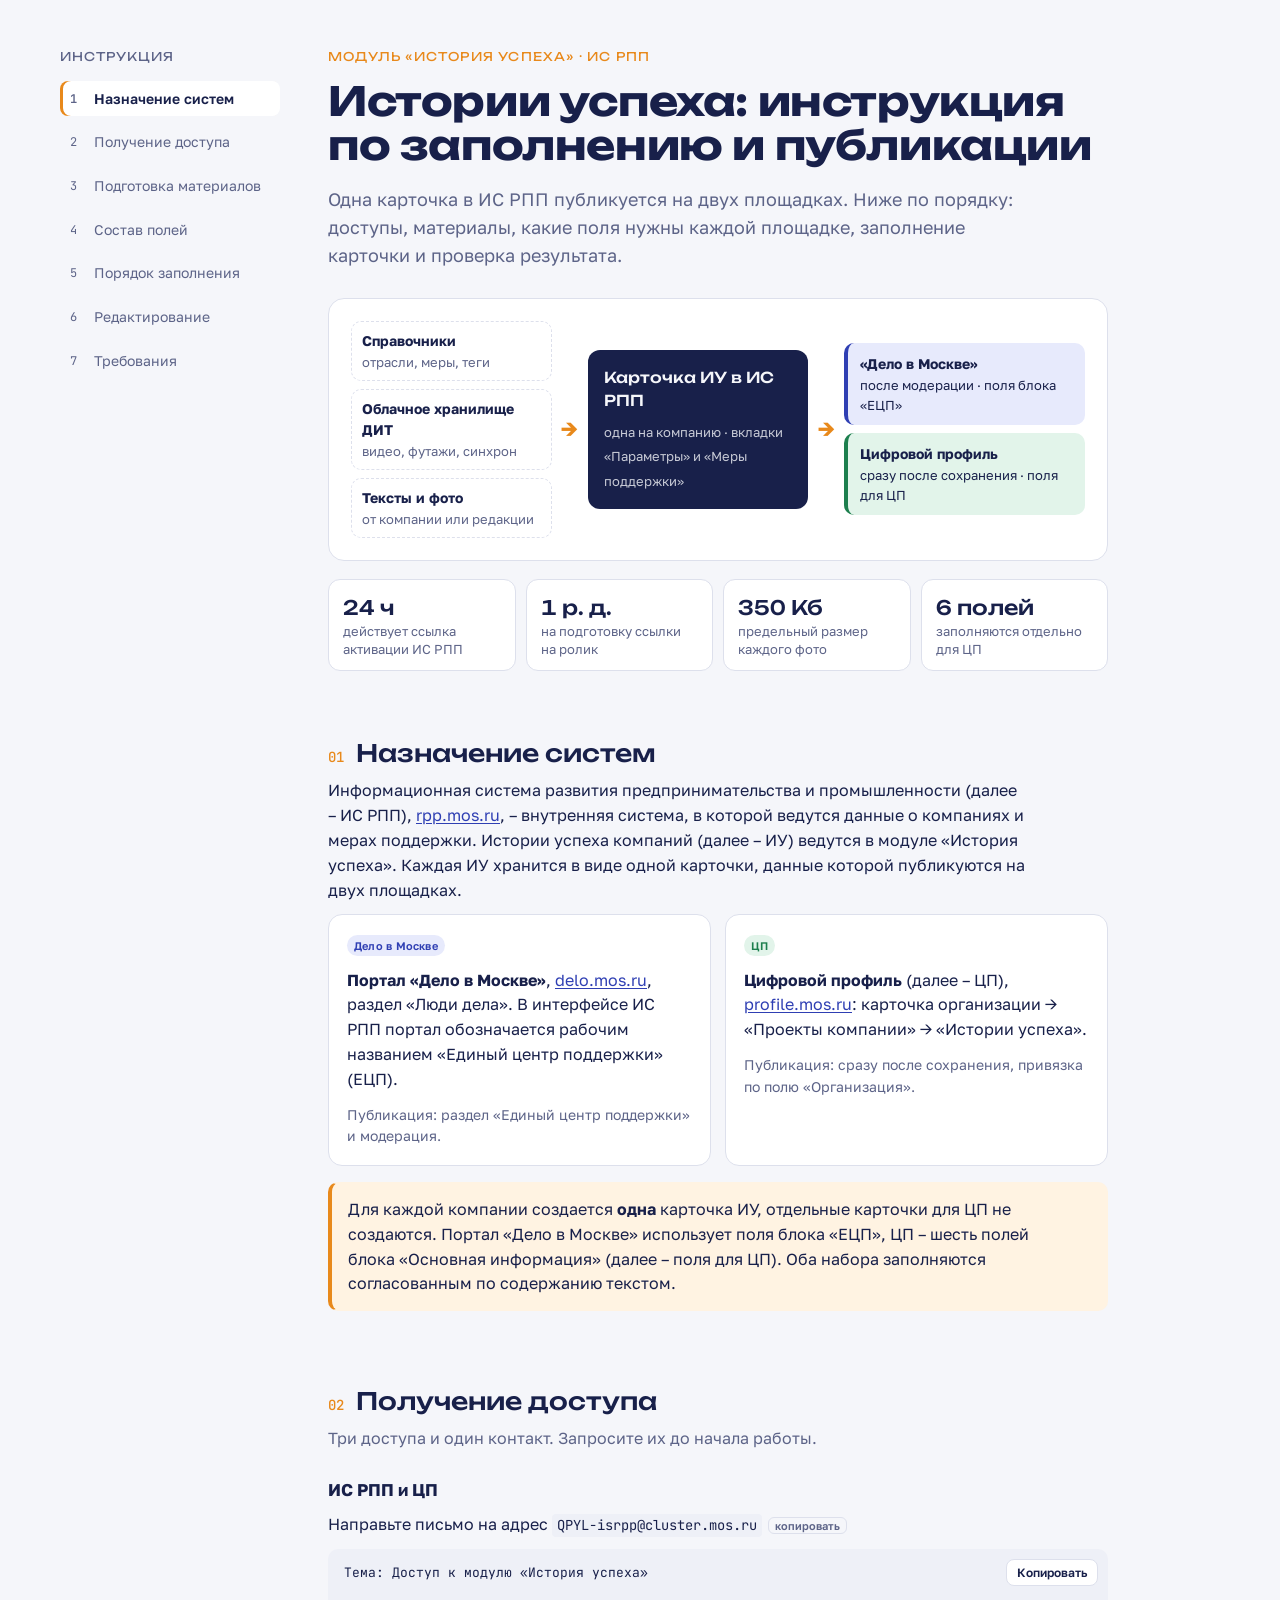
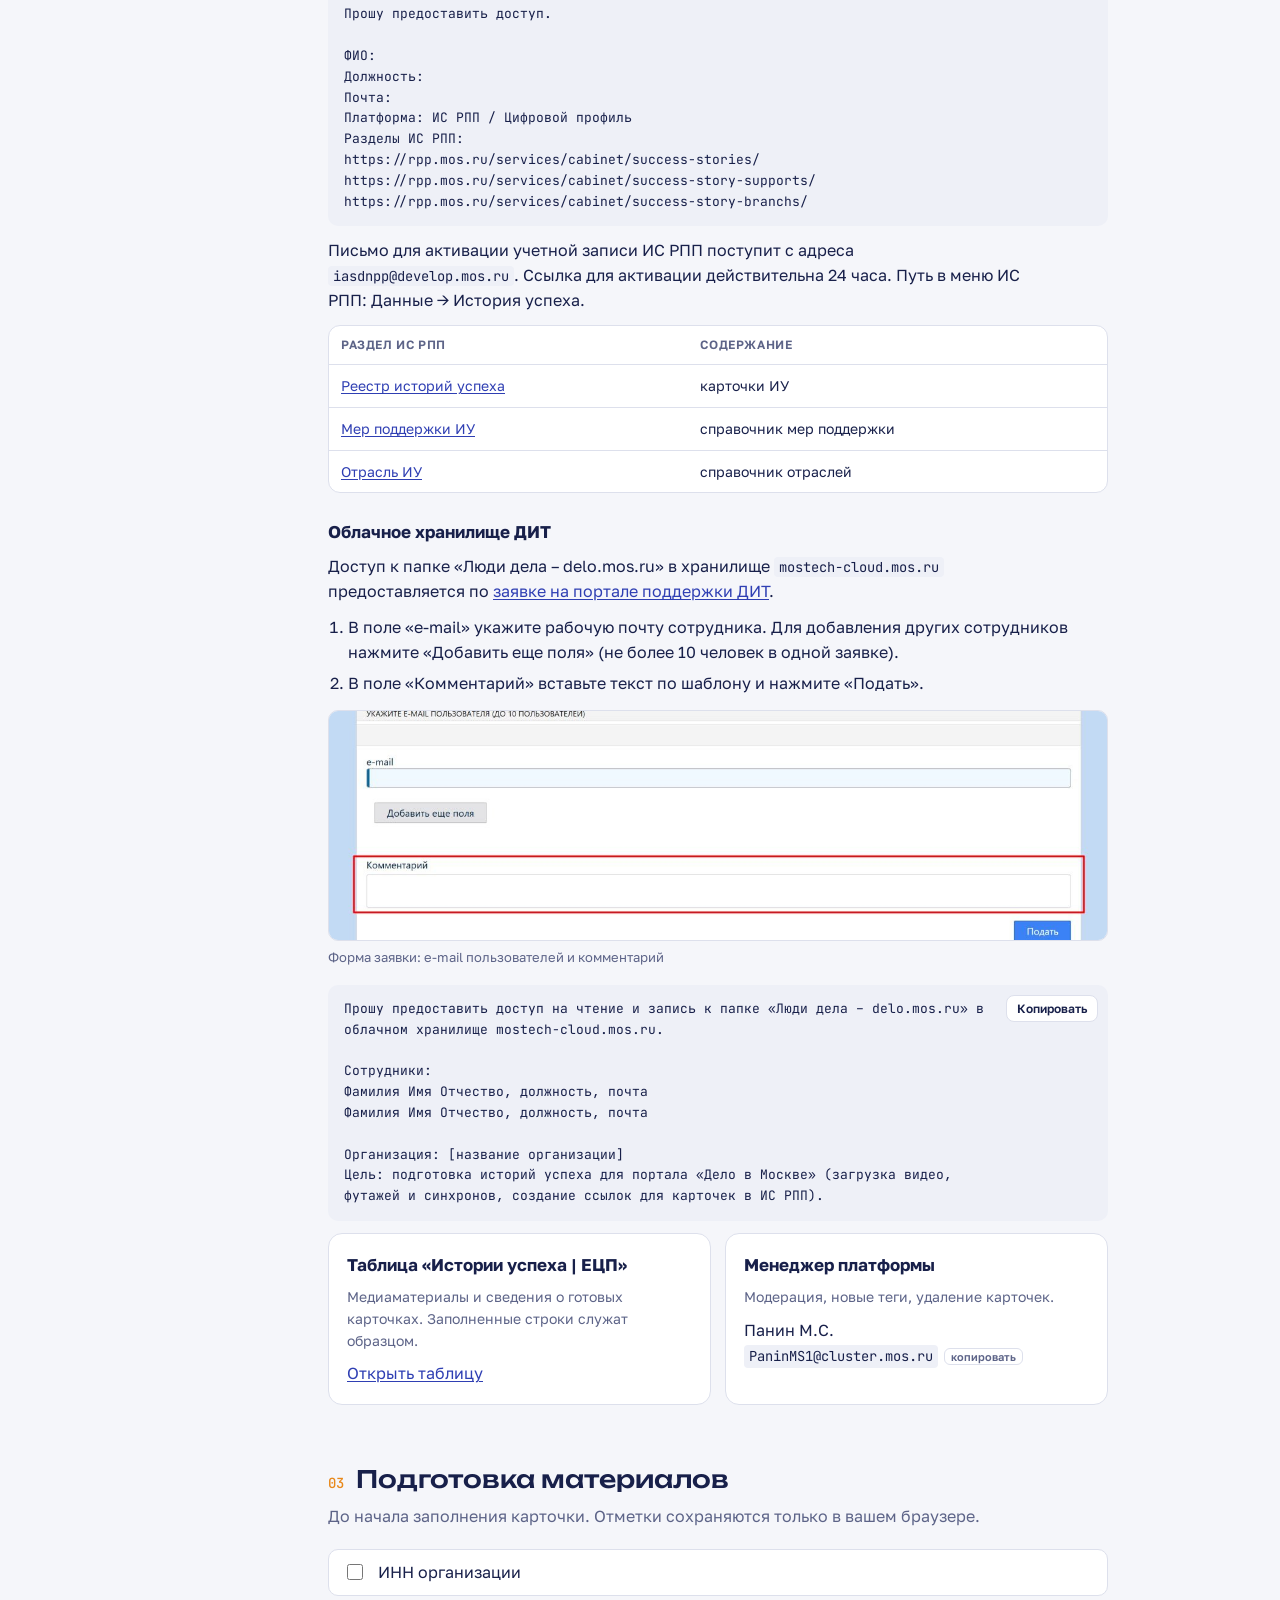
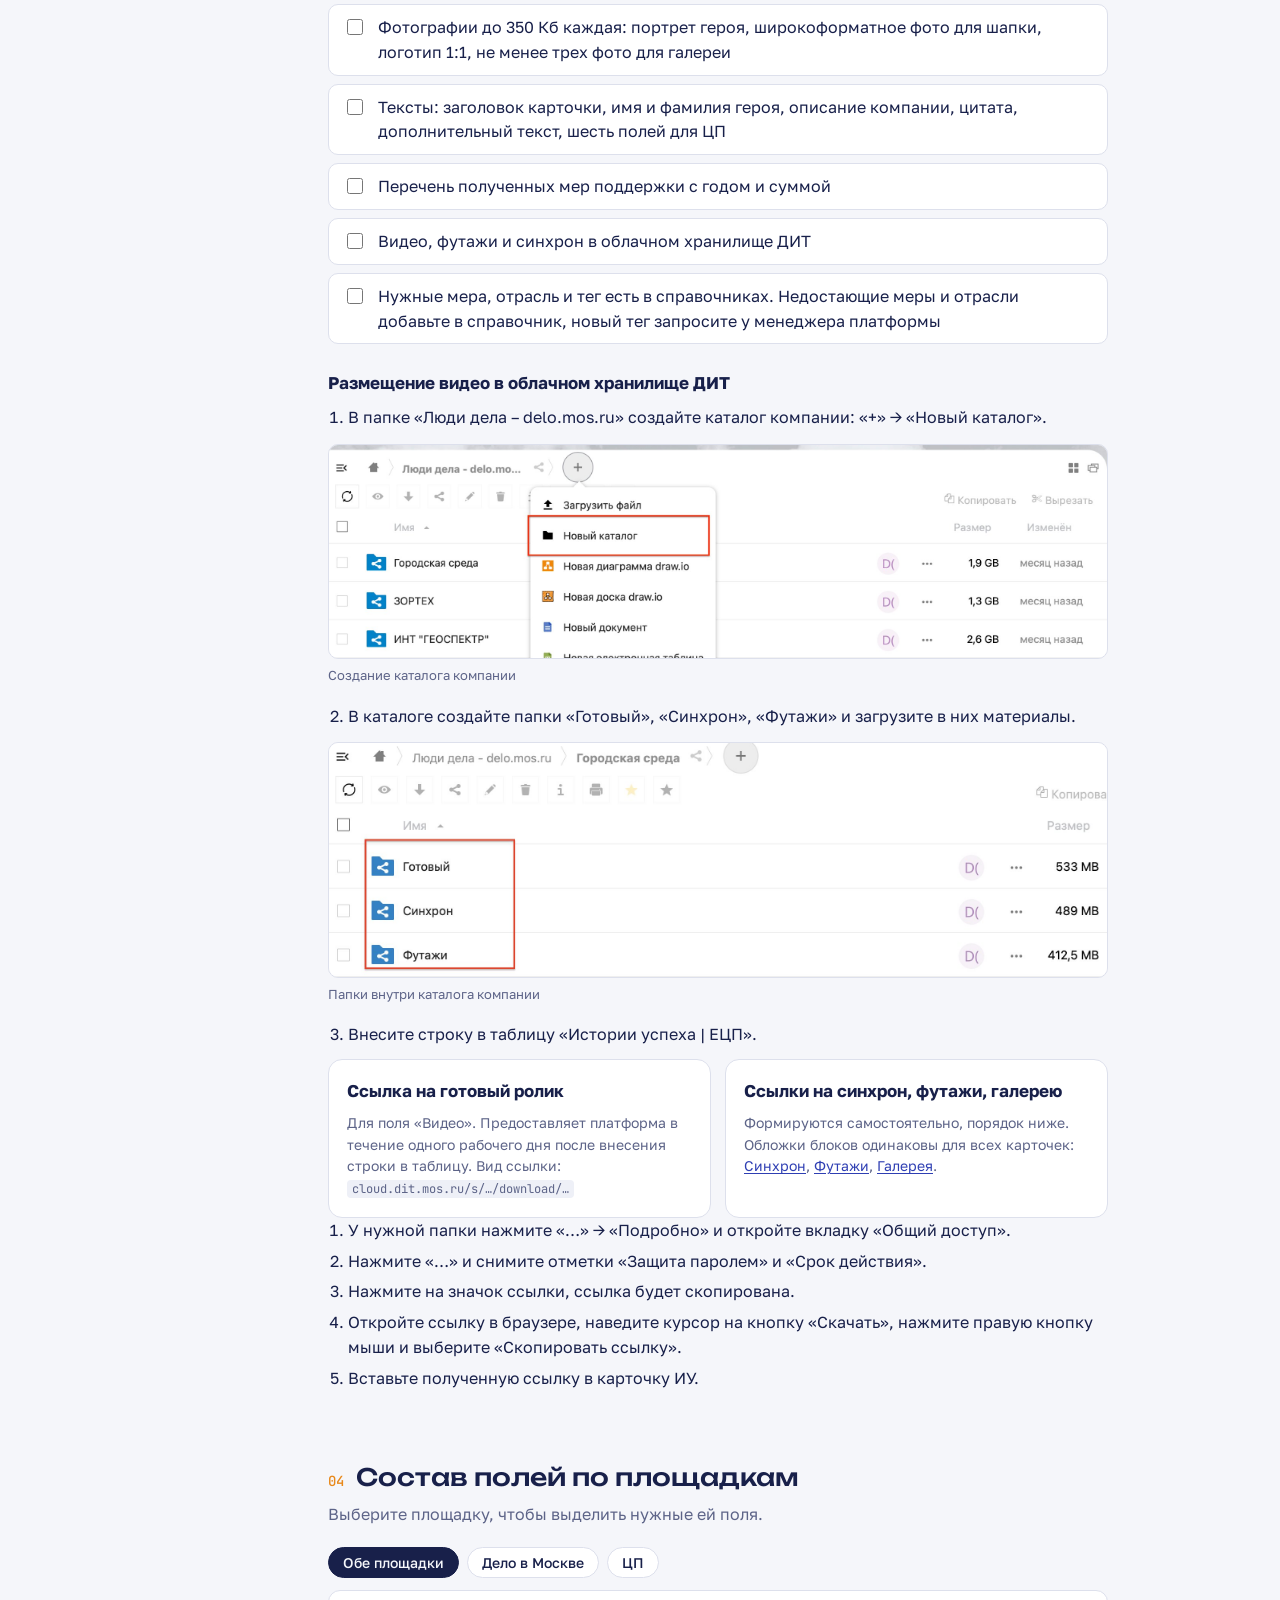
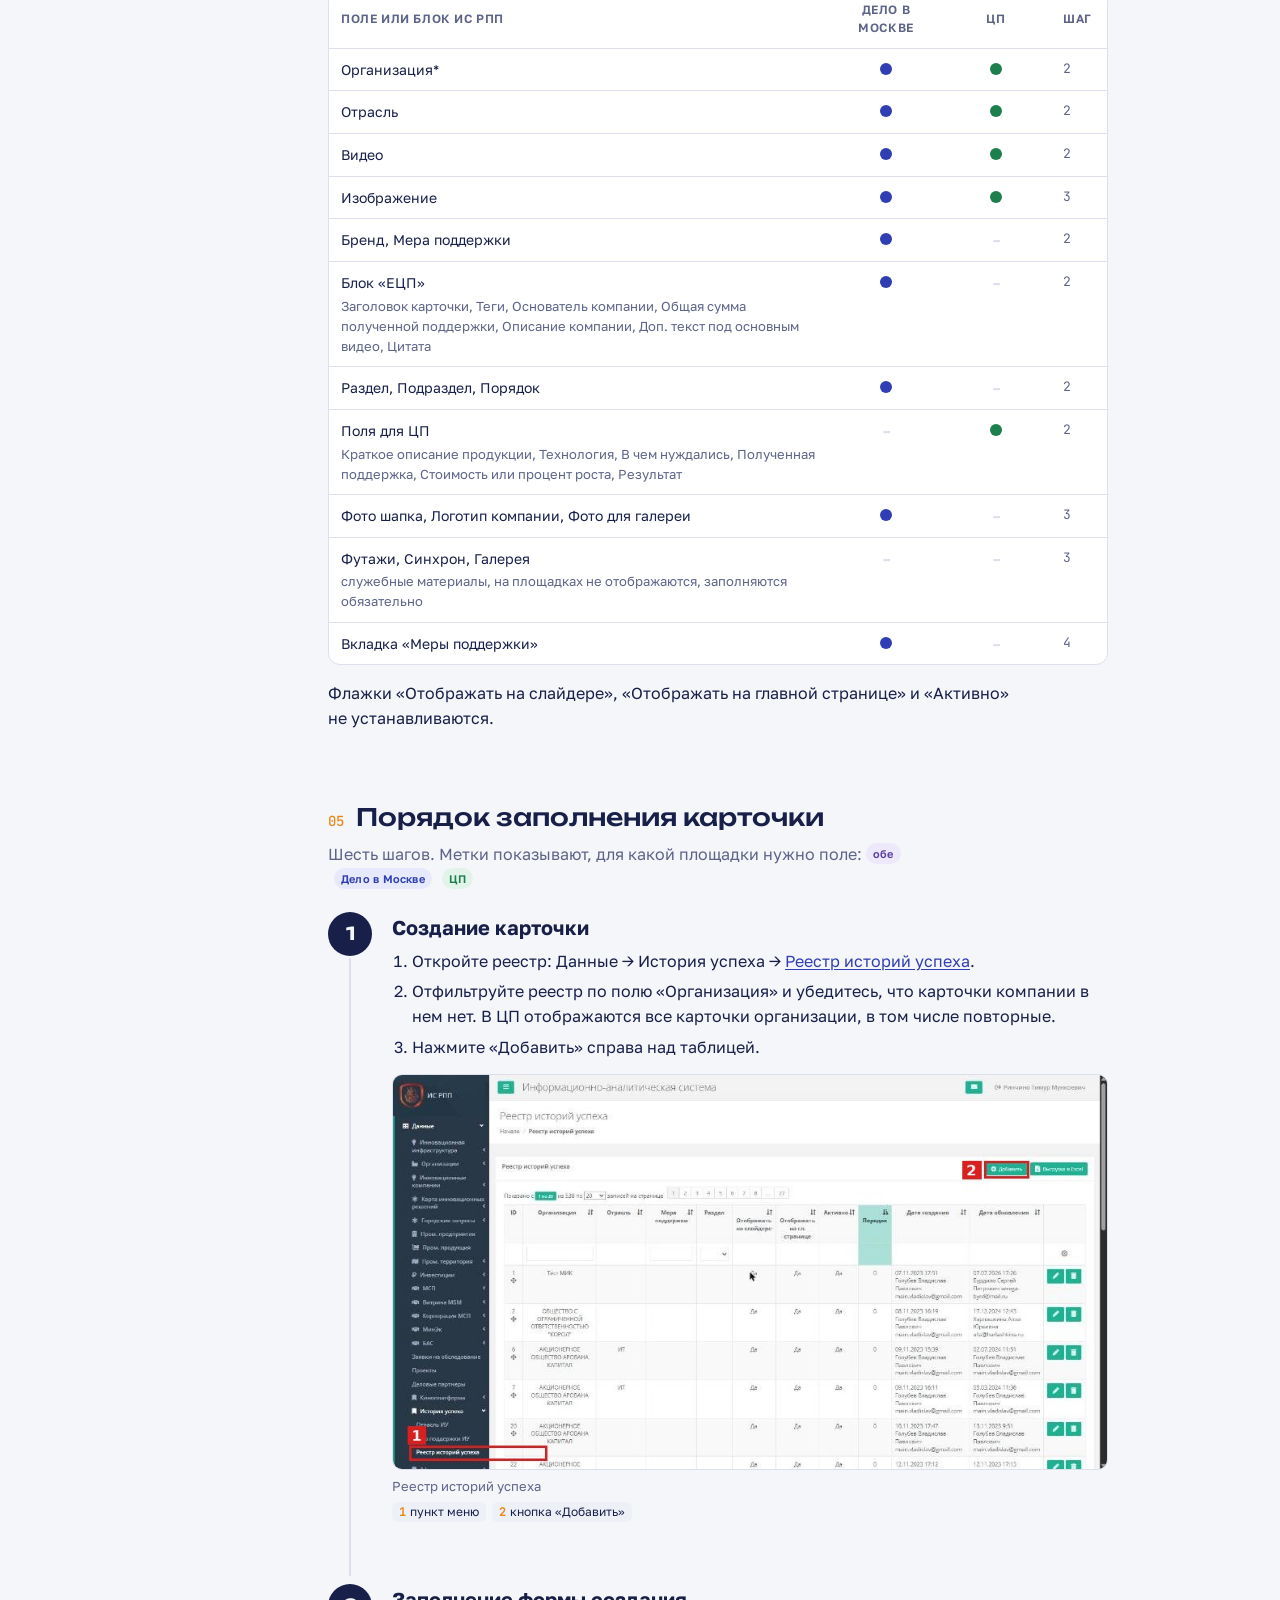
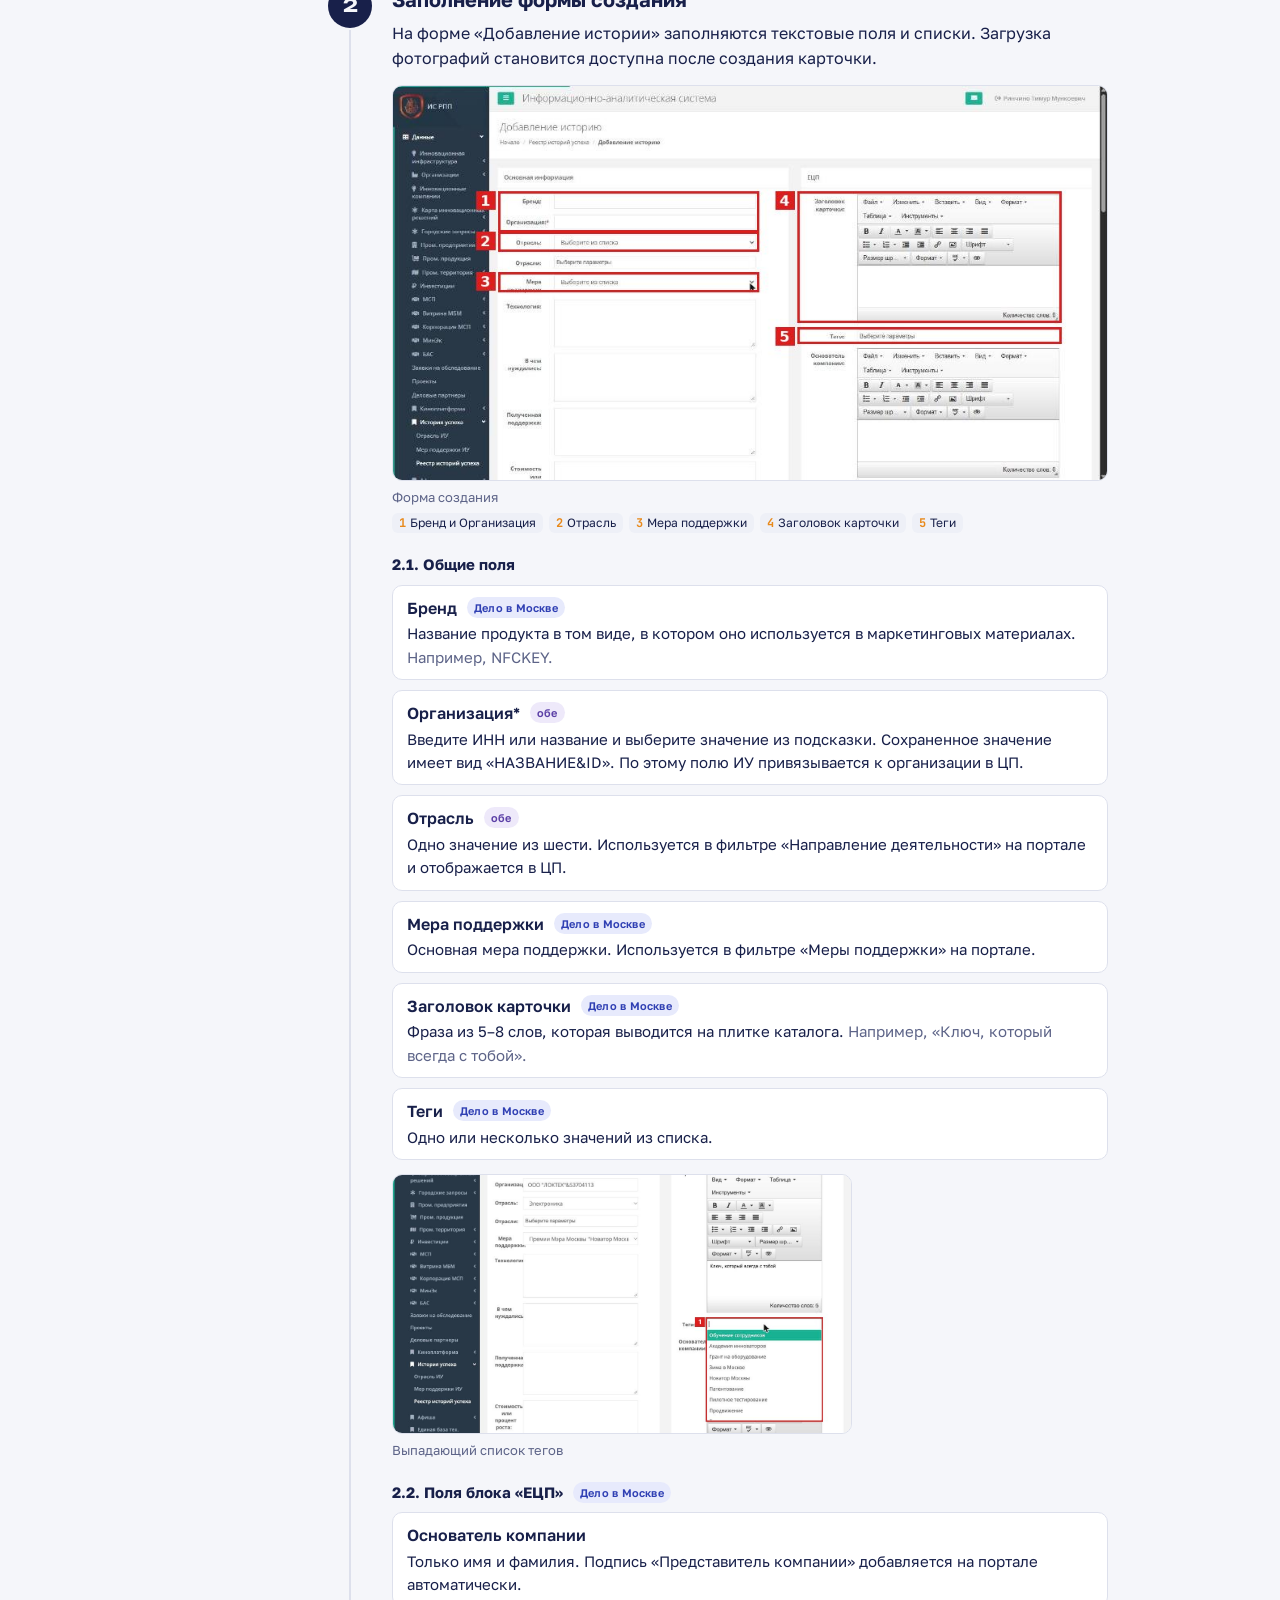
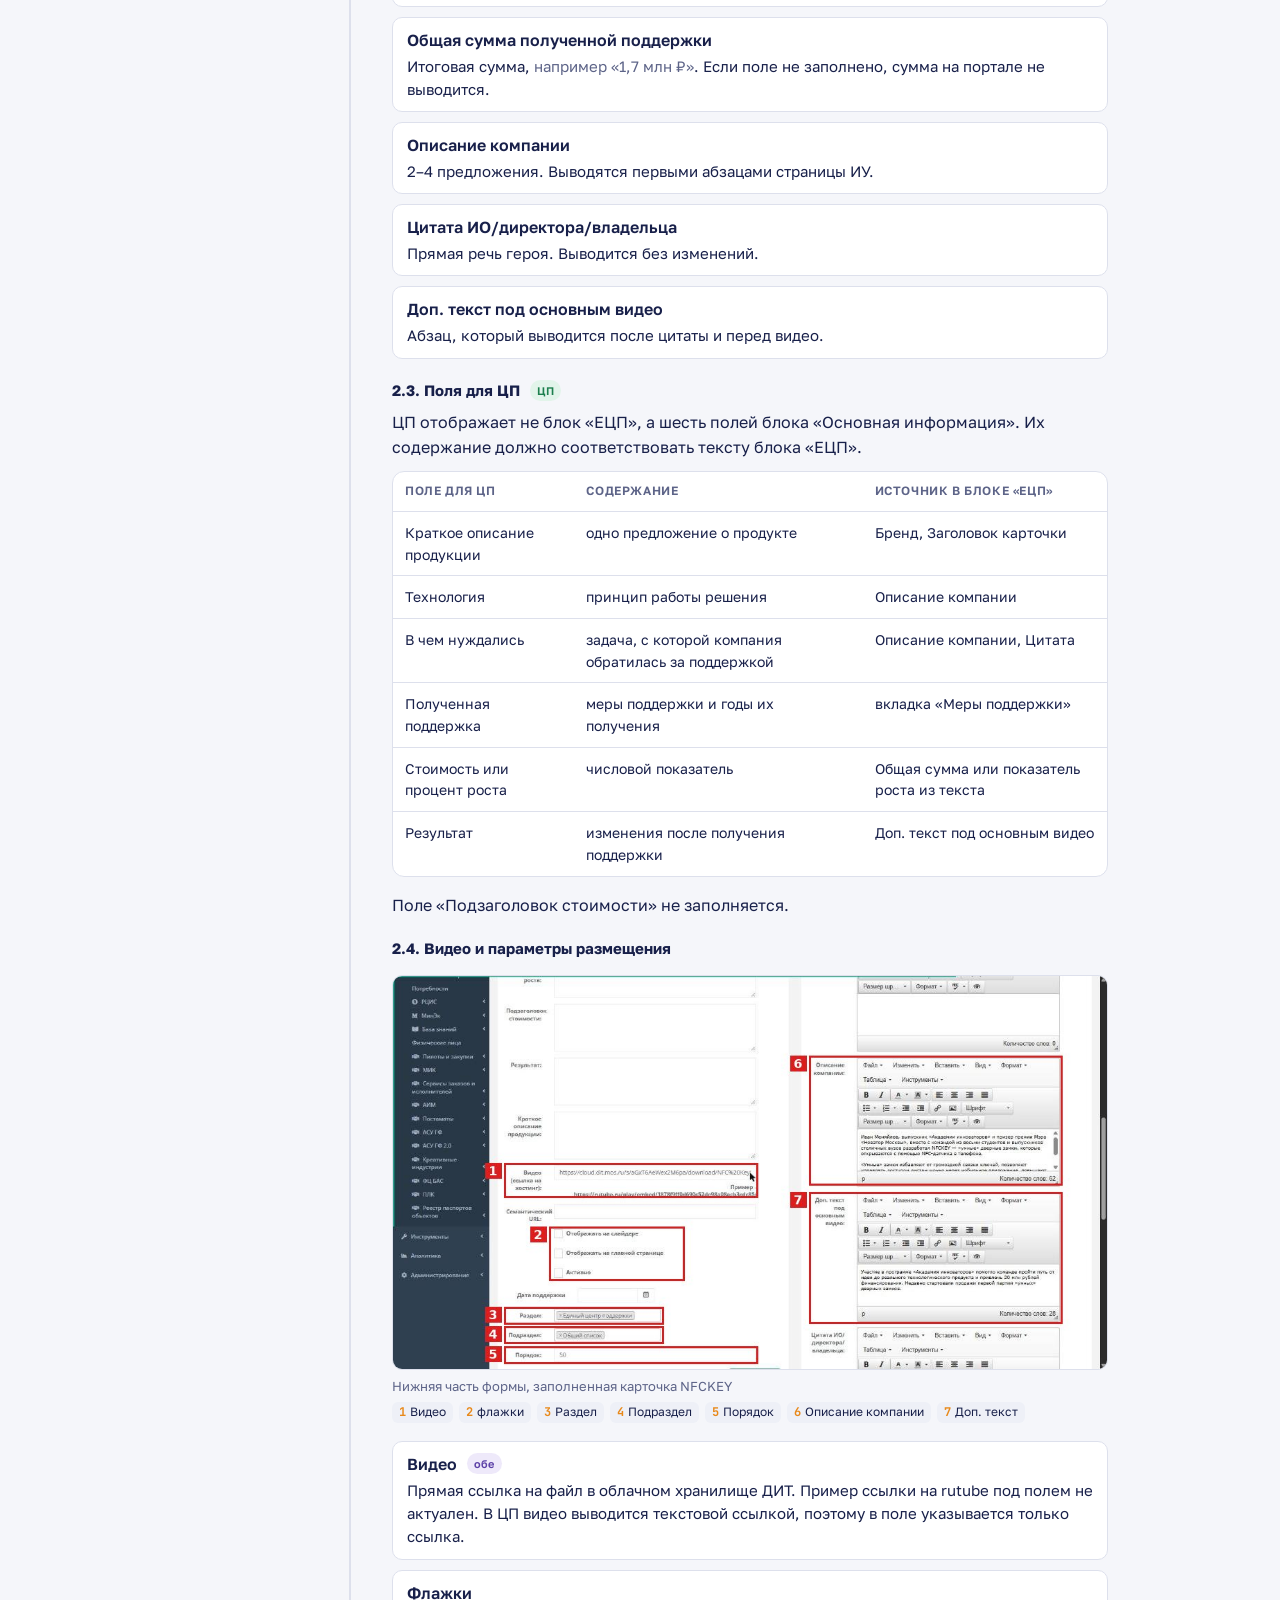
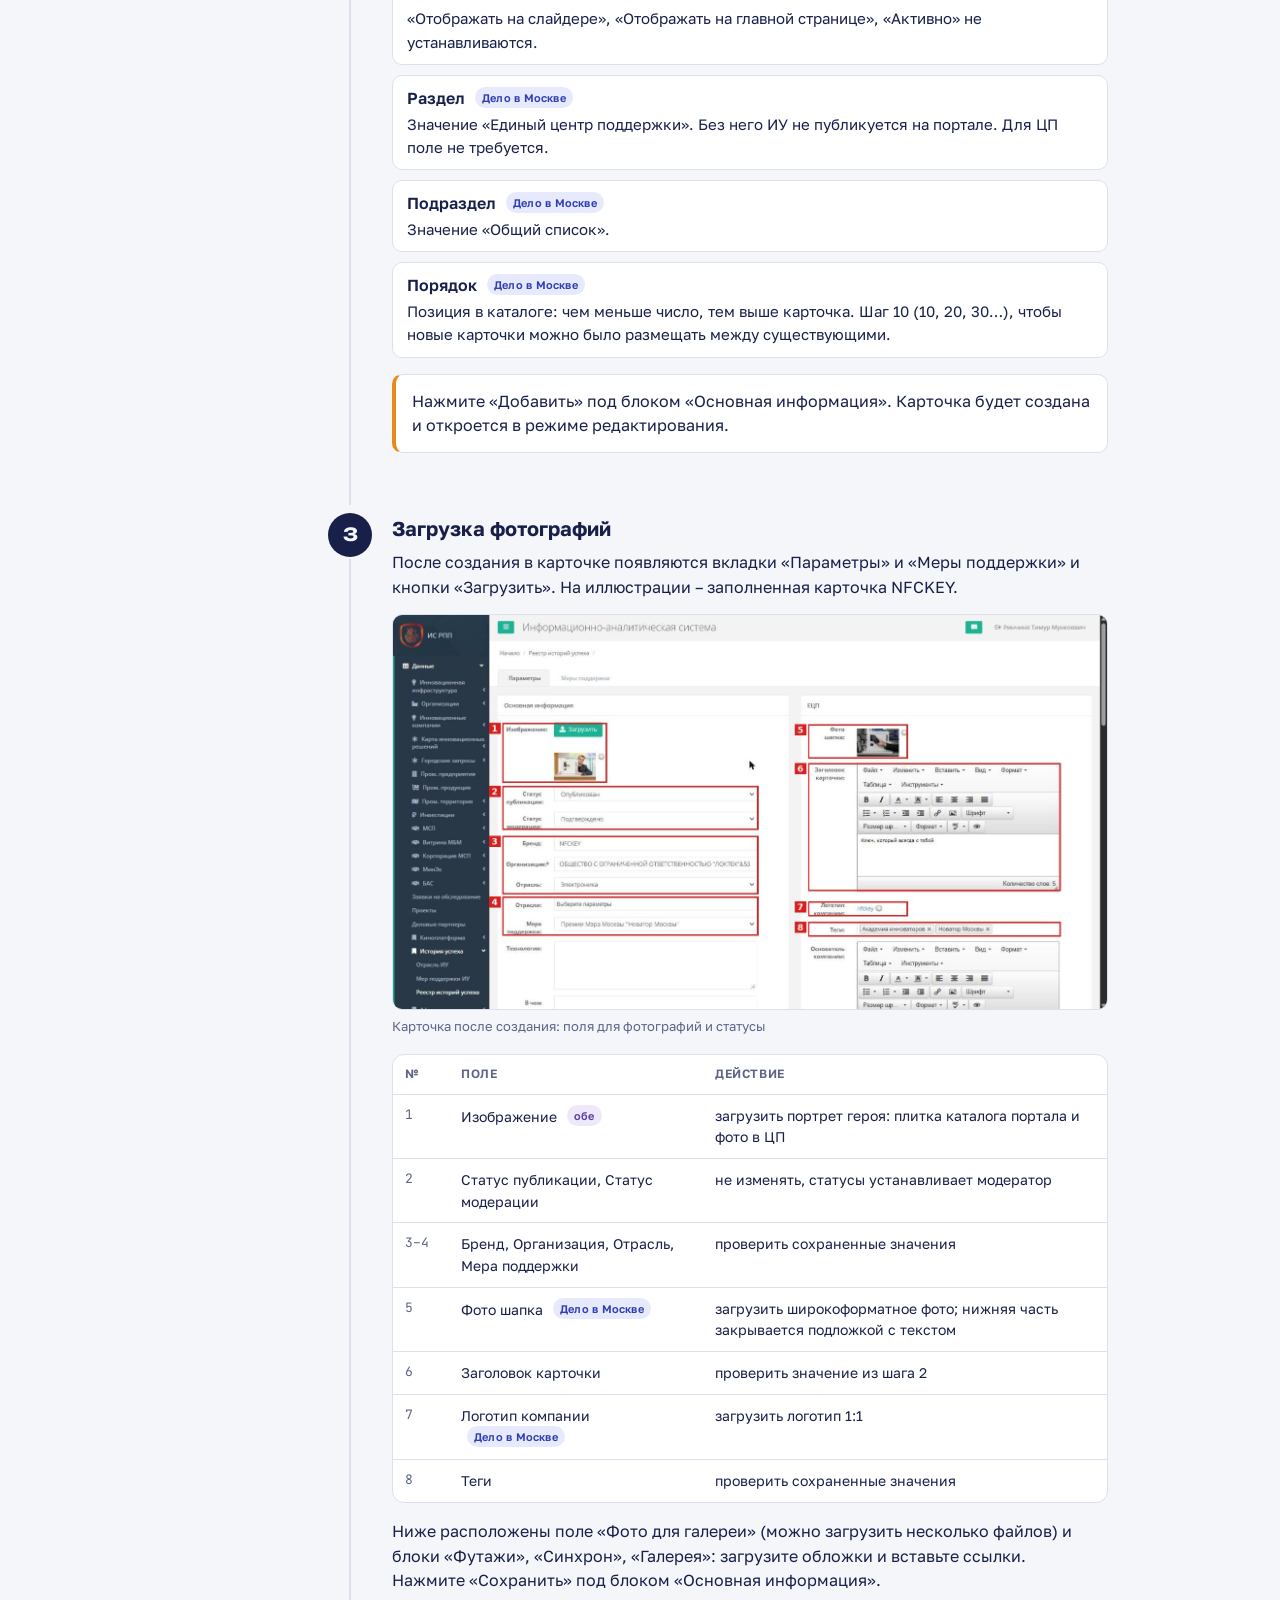
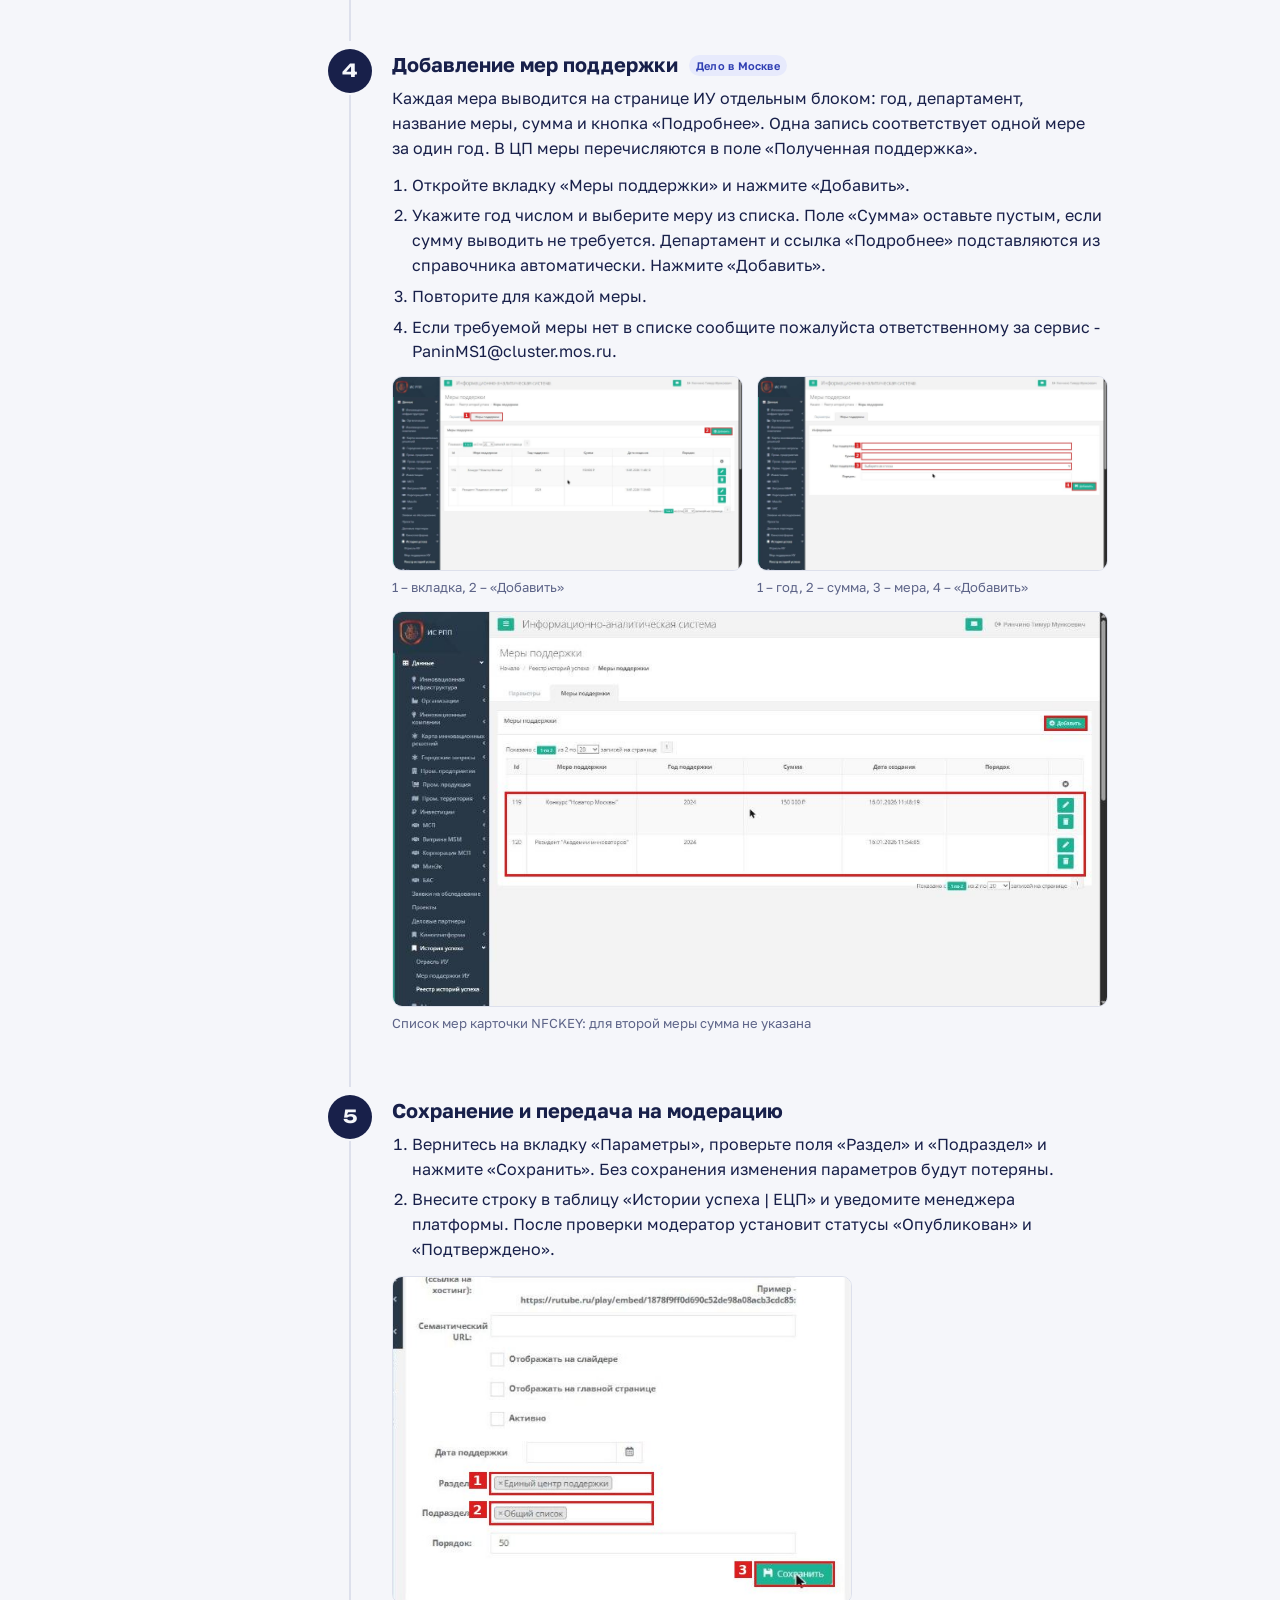
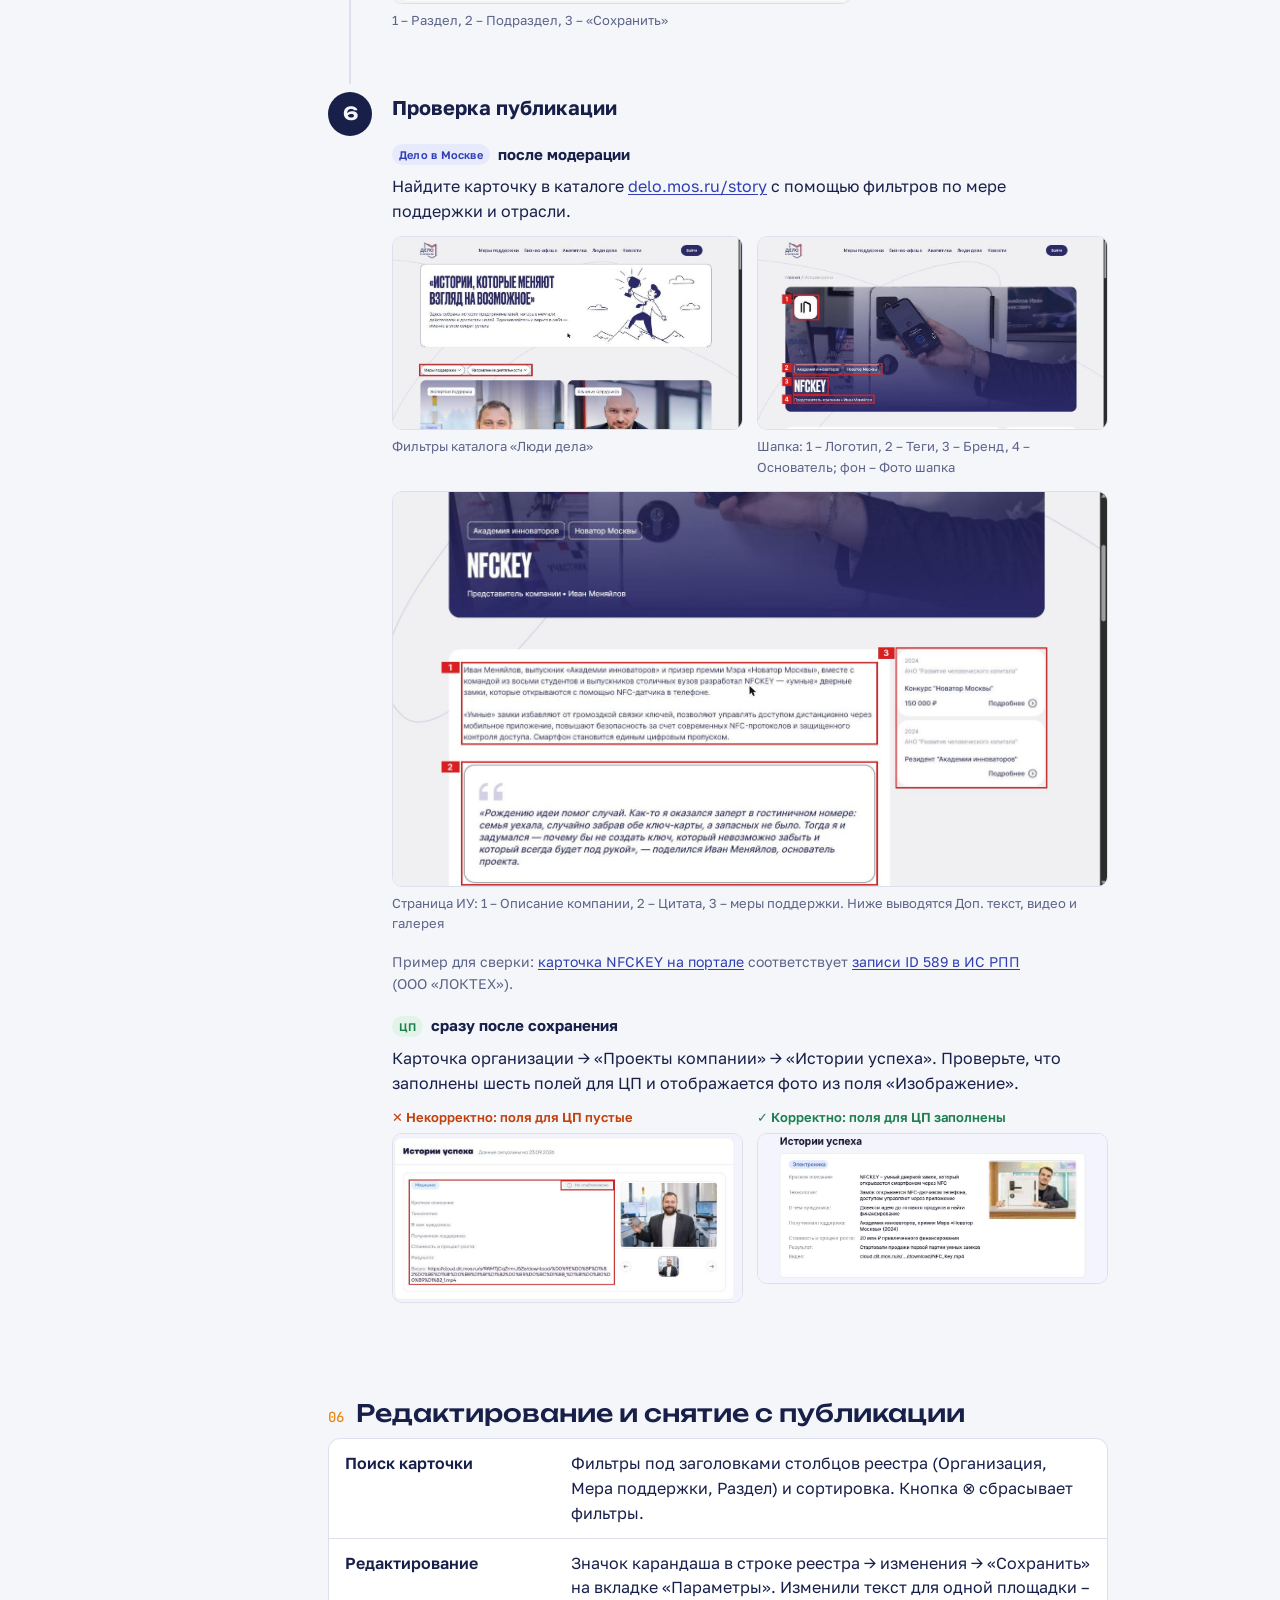
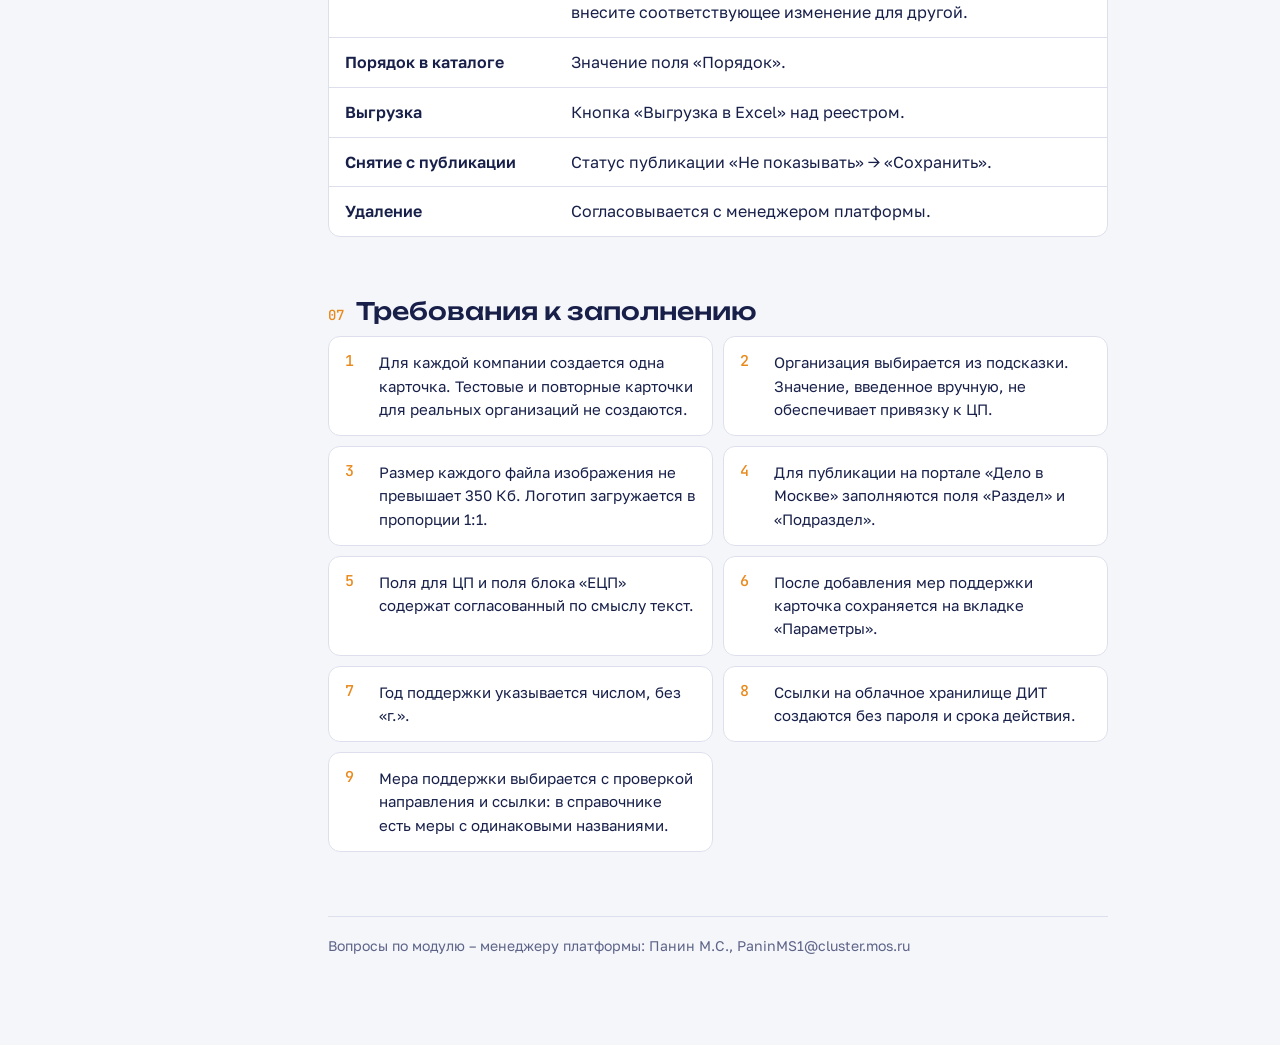
==== index.html @ dfcc5806 "Publish updated success stories instruction" ====
<!doctype html>
<html lang="ru">
<head>
<meta charset="utf-8">
<meta name="viewport" content="width=device-width, initial-scale=1, viewport-fit=cover">
<title>История успеха в ИС РПП</title>
<meta name="claude:viewport-fit-sides" content="cover">
<link rel="preconnect" href="https://fonts.googleapis.com">
<link rel="preconnect" href="https://fonts.gstatic.com" crossorigin>
<link rel="stylesheet" href="https://fonts.googleapis.com/css2?family=Golos+Text:wght@400;500;600;700&family=Unbounded:wght@500;700&family=JetBrains+Mono:wght@400;500&display=swap">
<style>
[hidden]{display:none!important}
img{max-width:100%}
/* Layout: sticky section rail on the left, one reading column; each step is a numbered station on a vertical line */
:root {
  --bg: #f5f6fa;
  --surface: #ffffff;
  --ink: #18204a;
  --muted: #5d6488;
  --line: #dde0ec;
  --accent: #e8891b;
  --dm: #2f3fb3;      /* «Дело в Москве» */
  --dm-soft: #e7eafc;
  --cp: #1d7f4e;      /* Цифровой профиль */
  --cp-soft: #e2f4ea;
  --both: #5b3fa6;
  --both-soft: #eee9fa;
  --warn-soft: #fff3e2;
  --code-bg: #eef0f7;
  --f-display: "Unbounded", "Golos Text", system-ui, sans-serif;
  --f-body: "Golos Text", system-ui, -apple-system, "Segoe UI", sans-serif;
  --f-mono: "JetBrains Mono", ui-monospace, "SFMono-Regular", Menlo, monospace;
}
@media (prefers-color-scheme: dark) {
  :root:not([data-theme="light"]) {
    --bg: #11142a; --surface: #1a1e3a; --ink: #e9ebf7; --muted: #a2a8c8; --line: #2e3358;
    --accent: #f3a043; --dm: #9aa6ff; --dm-soft: #262c5c; --cp: #6fd4a0; --cp-soft: #183b2c;
    --both: #c3b0ff; --both-soft: #2e2752; --warn-soft: #3a2c17; --code-bg: #232849;
    color-scheme: dark;
  }
}
:root[data-theme="dark"] {
  --bg: #11142a; --surface: #1a1e3a; --ink: #e9ebf7; --muted: #a2a8c8; --line: #2e3358;
  --accent: #f3a043; --dm: #9aa6ff; --dm-soft: #262c5c; --cp: #6fd4a0; --cp-soft: #183b2c;
  --both: #c3b0ff; --both-soft: #2e2752; --warn-soft: #3a2c17; --code-bg: #232849;
  color-scheme: dark;
}
* { box-sizing: border-box; }
html { scroll-behavior: smooth; }
@media (prefers-reduced-motion: reduce) { html { scroll-behavior: auto; } * { transition: none !important; } }
body {
  background: var(--bg); color: var(--ink);
  font-family: var(--f-body); font-size: 16px; line-height: 1.55;
  padding-left: max(16px, env(safe-area-inset-left, 0px));
  padding-right: max(16px, env(safe-area-inset-right, 0px));
}
a { color: var(--dm); text-underline-offset: 2px; }
a:focus-visible, button:focus-visible, summary:focus-visible, input:focus-visible { outline: 2px solid var(--accent); outline-offset: 2px; border-radius: 4px; }
code, .mono { font-family: var(--f-mono); font-size: 0.86em; }
code { background: var(--code-bg); padding: 1px 5px; border-radius: 4px; overflow-wrap: anywhere; }

.shell { max-width: 1160px; margin: 0 auto; display: grid; grid-template-columns: 220px minmax(0, 1fr); gap: 48px; padding-block: 40px 80px; }
@media (max-width: 900px) { .shell { grid-template-columns: minmax(0,1fr); gap: 0; padding-block: 24px 60px; } .rail { display: none; } }

/* rail */
.rail { position: sticky; top: calc(env(safe-area-inset-top, 0px) + 24px); align-self: start; font-size: 14px; }
.rail .brand { font-family: var(--f-display); font-size: 12px; letter-spacing: .08em; text-transform: uppercase; color: var(--muted); margin-bottom: 14px; }
.rail ol { list-style: none; margin: 0; padding: 0; display: grid; gap: 2px; counter-reset: r; }
.rail li { counter-increment: r; }
.rail a { display: flex; gap: 10px; padding: 7px 10px; border-radius: 8px; color: var(--muted); text-decoration: none; }
.rail a::before { content: counter(r); font-family: var(--f-mono); font-size: 12px; color: var(--muted); width: 14px; padding-top: 2px; }
.rail a:hover { background: var(--surface); color: var(--ink); }
.rail a.on { background: var(--surface); color: var(--ink); font-weight: 600; box-shadow: inset 3px 0 0 var(--accent); }

main { min-width: 0; }
.col { max-width: 780px; }

/* hero */
.eyebrow { font-family: var(--f-display); font-size: 12px; letter-spacing: .1em; text-transform: uppercase; color: var(--accent); margin: 0 0 12px; }
h1 { font-family: var(--f-display); font-weight: 700; font-size: clamp(26px, 4vw, 40px); line-height: 1.12; margin: 0 0 18px; text-wrap: balance; letter-spacing: -0.01em; }
.intro { font-size: 18px; color: var(--muted); max-width: 64ch; margin: 0 0 28px; }

.flow { display: grid; grid-template-columns: minmax(0,1fr) 36px minmax(0,1.1fr) 36px minmax(0,1.2fr); align-items: center; gap: 0; background: var(--surface); border: 1px solid var(--line); border-radius: 16px; padding: 22px; margin-bottom: 18px; }
.flow .inputs, .flow .outputs { display: grid; gap: 8px; }
.flow .in { font-size: 13px; color: var(--muted); padding: 8px 10px; border: 1px dashed var(--line); border-radius: 10px; }
.flow .in b { display: block; color: var(--ink); font-size: 14px; }
.flow .card { background: var(--ink); color: var(--bg); border-radius: 12px; padding: 16px; }
.flow .card b { font-family: var(--f-display); font-weight: 500; font-size: 15px; display: block; margin-bottom: 6px; }
.flow .card span { font-size: 13px; opacity: .8; }
.flow .arrow { text-align: center; color: var(--accent); font-size: 22px; font-weight: 700; }
.flow .out { border-radius: 10px; padding: 10px 12px; font-size: 13px; }
.flow .out b { display: block; font-size: 14px; }
.flow .out.dm { background: var(--dm-soft); color: var(--ink); border-left: 4px solid var(--dm); }
.flow .out.cp { background: var(--cp-soft); color: var(--ink); border-left: 4px solid var(--cp); }
@media (max-width: 640px) { .flow { grid-template-columns: minmax(0,1fr); } .flow .arrow { transform: rotate(90deg); padding: 4px 0; } }

.facts { display: grid; grid-template-columns: repeat(4, minmax(0,1fr)); gap: 10px; margin: 0 0 8px; }
.fact { background: var(--surface); border: 1px solid var(--line); border-radius: 12px; padding: 12px 14px; }
.fact .v { font-family: var(--f-display); font-weight: 500; font-size: 20px; font-variant-numeric: tabular-nums; }
.fact .k { font-size: 13px; color: var(--muted); line-height: 1.35; }
@media (max-width: 640px) { .facts { grid-template-columns: repeat(2, minmax(0,1fr)); } }

/* sections */
section { padding-top: 56px; scroll-margin-top: 16px; }
h2 { font-family: var(--f-display); font-weight: 500; font-size: 24px; margin: 0 0 6px; display: flex; align-items: baseline; gap: 12px; text-wrap: balance; }
h2 .n { font-family: var(--f-mono); font-size: 14px; color: var(--accent); font-weight: 500; }
.lede { color: var(--muted); margin: 0 0 20px; max-width: 66ch; }
h3 { font-size: 17px; margin: 26px 0 8px; }
p { margin: 0 0 12px; max-width: 70ch; }
ul, ol { padding-left: 20px; margin: 0 0 12px; }
li { margin-bottom: 6px; }

.tag { display: inline-block; font-size: 11px; font-weight: 600; letter-spacing: .02em; padding: 2px 7px; border-radius: 999px; vertical-align: 2px; margin-left: 6px; white-space: nowrap; }
.t-dm { background: var(--dm-soft); color: var(--dm); }
.t-cp { background: var(--cp-soft); color: var(--cp); }
.t-both { background: var(--both-soft); color: var(--both); }

.note { background: var(--surface); border: 1px solid var(--line); border-left: 4px solid var(--accent); border-radius: 10px; padding: 14px 16px; margin: 16px 0; }
.note.key { background: var(--warn-soft); border-color: transparent; border-left-color: var(--accent); }
.note p:last-child { margin: 0; }

/* access cards */
.grid2 { display: grid; grid-template-columns: repeat(2, minmax(0,1fr)); gap: 14px; }
@media (max-width: 700px) { .grid2 { grid-template-columns: minmax(0,1fr); } }
.panel { background: var(--surface); border: 1px solid var(--line); border-radius: 14px; padding: 18px; min-width: 0; }
.panel h3 { margin-top: 0; }
.panel .sub { font-size: 14px; color: var(--muted); margin-bottom: 10px; }

.tpl { position: relative; background: var(--code-bg); border-radius: 10px; padding: 14px 16px; padding-right: 96px; font-family: var(--f-mono); font-size: 13px; line-height: 1.6; white-space: pre-wrap; overflow-wrap: anywhere; margin: 10px 0 12px; }
.copy { position: absolute; top: 10px; right: 10px; font: 600 12px var(--f-body); background: var(--surface); color: var(--ink); border: 1px solid var(--line); border-radius: 8px; padding: 5px 10px; cursor: pointer; }
.copy:hover { border-color: var(--accent); }
.copy.done { color: var(--cp); border-color: var(--cp); }
.addr { display: inline-flex; align-items: center; gap: 6px; }
.addr button { font: 600 11px var(--f-body); background: transparent; color: var(--muted); border: 1px solid var(--line); border-radius: 6px; padding: 1px 6px; cursor: pointer; }

/* table */
.tablewrap { overflow-x: auto; border: 1px solid var(--line); border-radius: 12px; background: var(--surface); margin: 12px 0 16px; }
table { width: 100%; border-collapse: collapse; font-size: 14px; }
th { text-align: left; font-size: 12px; text-transform: uppercase; letter-spacing: .05em; color: var(--muted); font-weight: 600; padding: 10px 12px; border-bottom: 1px solid var(--line); }
td { padding: 10px 12px; border-bottom: 1px solid var(--line); vertical-align: top; }
tr:last-child td { border-bottom: 0; }
td.mark { text-align: center; width: 110px; }
.dot { display: inline-block; width: 12px; height: 12px; border-radius: 50%; }
.dot.dm { background: var(--dm); } .dot.cp { background: var(--cp); }
.dash { color: var(--line); font-weight: 700; }
td.stepref { font-family: var(--f-mono); font-size: 13px; color: var(--muted); width: 56px; }
.fields { color: var(--muted); font-size: 13px; display: block; margin-top: 2px; }

.filter { display: flex; flex-wrap: wrap; gap: 8px; margin: 4px 0 4px; }
.filter button { font: 500 14px var(--f-body); border: 1px solid var(--line); background: var(--surface); color: var(--ink); border-radius: 999px; padding: 6px 14px; cursor: pointer; }
.filter button[aria-pressed="true"] { background: var(--ink); color: var(--bg); border-color: var(--ink); }
tr.dim td { opacity: .28; }

/* checklist */
.check { list-style: none; padding: 0; display: grid; gap: 8px; }
.check li { margin: 0; }
.check label { display: flex; gap: 12px; align-items: flex-start; background: var(--surface); border: 1px solid var(--line); border-radius: 10px; padding: 10px 14px; cursor: pointer; }
.check input { margin-top: 4px; accent-color: var(--accent); width: 16px; height: 16px; flex: none; }
.check input:checked + span { color: var(--muted); text-decoration: line-through; text-decoration-color: var(--line); }

/* steps */
.steps { position: relative; margin-top: 8px; }
.step { position: relative; padding-left: 64px; padding-bottom: 36px; }
.step::before { content: ""; position: absolute; left: 21px; top: 46px; bottom: 0; width: 2px; background: var(--line); }
.step:last-child::before { display: none; }
.step .num { position: absolute; left: 0; top: 0; width: 44px; height: 44px; border-radius: 50%; background: var(--ink); color: var(--bg); font-family: var(--f-display); font-weight: 700; font-size: 18px; display: grid; place-items: center; }
.step h3 { margin: 8px 0 6px; font-size: 20px; }
.step h4 { font-size: 15px; margin: 20px 0 8px; display: flex; align-items: center; flex-wrap: wrap; gap: 4px; }
@media (max-width: 560px) { .step { padding-left: 0; } .step .num { position: static; margin-bottom: 4px; width: 38px; height: 38px; font-size: 16px; } .step::before { display: none; } }

dl.fl { margin: 0 0 12px; display: grid; gap: 10px; }
dl.fl > div { background: var(--surface); border: 1px solid var(--line); border-radius: 10px; padding: 10px 14px; }
dl.fl dt { font-weight: 600; }
dl.fl dd { margin: 2px 0 0; color: var(--ink); font-size: 15px; }
dl.fl dd .ex { color: var(--muted); }

figure { margin: 14px 0 18px; }
figure button.zoom { display: block; padding: 0; border: 1px solid var(--line); border-radius: 10px; overflow: hidden; background: var(--surface); cursor: zoom-in; max-width: 100%; }
figure img { display: block; max-width: 100%; height: auto; }
figure.narrow button.zoom { max-width: 460px; }
figcaption { font-size: 13px; color: var(--muted); margin-top: 6px; }
.badges { display: flex; flex-wrap: wrap; gap: 6px; margin-top: 6px; }
.badges span { font-size: 12px; background: var(--code-bg); color: var(--ink); border-radius: 6px; padding: 1px 7px; }
.badges b { font-family: var(--f-mono); color: var(--accent); margin-right: 4px; }

.compare { display: grid; grid-template-columns: repeat(2, minmax(0,1fr)); gap: 14px; }
@media (max-width: 700px) { .compare { grid-template-columns: minmax(0,1fr); } }
.compare .lab { font-size: 13px; font-weight: 600; margin-bottom: 6px; display: flex; align-items: center; gap: 6px; }
.compare .bad { color: #c2410c; } .compare .good { color: var(--cp); }

/* rules */
.rules { list-style: none; padding: 0; display: grid; grid-template-columns: repeat(2, minmax(0,1fr)); gap: 10px; counter-reset: q; }
@media (max-width: 700px) { .rules { grid-template-columns: minmax(0,1fr); } }
.rules li { counter-increment: q; margin: 0; background: var(--surface); border: 1px solid var(--line); border-radius: 12px; padding: 14px 16px 14px 50px; position: relative; font-size: 15px; }
.rules li::before { content: counter(q); position: absolute; left: 16px; top: 13px; font-family: var(--f-mono); font-weight: 500; color: var(--accent); }

.ops { display: grid; gap: 0; border: 1px solid var(--line); border-radius: 12px; background: var(--surface); overflow: hidden; }
.ops > div { display: grid; grid-template-columns: 210px minmax(0,1fr); gap: 16px; padding: 12px 16px; border-bottom: 1px solid var(--line); }
.ops > div:last-child { border-bottom: 0; }
.ops b { font-weight: 600; }
@media (max-width: 560px) { .ops > div { grid-template-columns: minmax(0,1fr); gap: 2px; } }

footer { margin-top: 64px; padding-top: 18px; border-top: 1px solid var(--line); color: var(--muted); font-size: 14px; }

/* lightbox */
.lb { position: fixed; inset: 0; background: rgba(10,12,30,.86); display: grid; place-items: center; padding: max(16px, env(safe-area-inset-top, 0px)) max(16px, env(safe-area-inset-right, 0px)) max(16px, env(safe-area-inset-bottom, 0px)) max(16px, env(safe-area-inset-left, 0px)); z-index: 50; cursor: zoom-out; }
.lb[hidden] { display: none; }
.lb img { max-width: 100%; max-height: 90vh; border-radius: 8px; background: #fff; }
.lb p { color: #e9ebf7; font-size: 14px; margin: 10px 0 0; text-align: center; }
</style>
</head>
<body>


<div class="shell">
  <nav class="rail" aria-label="Разделы">
    <div class="brand">Инструкция</div>
    <ol>
      <li><a href="#systems">Назначение систем</a></li>
      <li><a href="#access">Получение доступа</a></li>
      <li><a href="#prep">Подготовка материалов</a></li>
      <li><a href="#fields">Состав полей</a></li>
      <li><a href="#steps">Порядок заполнения</a></li>
      <li><a href="#edit">Редактирование</a></li>
      <li><a href="#rules">Требования</a></li>
    </ol>
  </nav>

  <main>
    <div class="col">
      <p class="eyebrow">Модуль «История успеха» · ИС РПП</p>
      <h1>Истории успеха: инструкция по заполнению и публикации</h1>
      <p class="intro">Одна карточка в ИС РПП публикуется на двух площадках. Ниже по порядку: доступы, материалы, какие поля нужны каждой площадке, заполнение карточки и проверка результата.</p>

      <div class="flow" role="img" aria-label="Справочники, облачное хранилище и тексты наполняют карточку ИУ, которая публикуется на портале «Дело в Москве» и в Цифровом профиле">
        <div class="inputs">
          <div class="in"><b>Справочники</b>отрасли, меры, теги</div>
          <div class="in"><b>Облачное хранилище ДИТ</b>видео, футажи, синхрон</div>
          <div class="in"><b>Тексты и фото</b>от компании или редакции</div>
        </div>
        <div class="arrow" aria-hidden="true">→</div>
        <div class="card"><b>Карточка ИУ в ИС РПП</b><span>одна на компанию · вкладки «Параметры» и «Меры поддержки»</span></div>
        <div class="arrow" aria-hidden="true">→</div>
        <div class="outputs">
          <div class="out dm"><b>«Дело в Москве»</b>после модерации · поля блока «ЕЦП»</div>
          <div class="out cp"><b>Цифровой профиль</b>сразу после сохранения · поля для ЦП</div>
        </div>
      </div>

      <div class="facts">
        <div class="fact"><div class="v">24 ч</div><div class="k">действует ссылка активации ИС РПП</div></div>
        <div class="fact"><div class="v">1 р. д.</div><div class="k">на подготовку ссылки на ролик</div></div>
        <div class="fact"><div class="v">350 Кб</div><div class="k">предельный размер каждого фото</div></div>
        <div class="fact"><div class="v">6 полей</div><div class="k">заполняются отдельно для ЦП</div></div>
      </div>

      <!-- 1 -->
      <section id="systems">
        <h2><span class="n">01</span>Назначение систем</h2>
        <p>Информационная система развития предпринимательства и промышленности (далее – ИС РПП), <a href="https://rpp.mos.ru">rpp.mos.ru</a>, – внутренняя система, в которой ведутся данные о компаниях и мерах поддержки. Истории успеха компаний (далее – ИУ) ведутся в модуле «История успеха». Каждая ИУ хранится в виде одной карточки, данные которой публикуются на двух площадках.</p>
        <div class="grid2">
          <div class="panel">
            <h3><span class="tag t-dm" style="margin-left:0">Дело в Москве</span></h3>
            <p><b>Портал «Дело в Москве»</b>, <a href="https://delo.mos.ru">delo.mos.ru</a>, раздел «Люди дела». В интерфейсе ИС РПП портал обозначается рабочим названием «Единый центр поддержки» (ЕЦП).</p>
            <p class="sub" style="margin:0">Публикация: раздел «Единый центр поддержки» и модерация.</p>
          </div>
          <div class="panel">
            <h3><span class="tag t-cp" style="margin-left:0">ЦП</span></h3>
            <p><b>Цифровой профиль</b> (далее – ЦП), <a href="https://profile.mos.ru">profile.mos.ru</a>: карточка организации → «Проекты компании» → «Истории успеха».</p>
            <p class="sub" style="margin:0">Публикация: сразу после сохранения, привязка по полю «Организация».</p>
          </div>
        </div>
        <div class="note key"><p>Для каждой компании создается <b>одна</b> карточка ИУ, отдельные карточки для ЦП не создаются. Портал «Дело в Москве» использует поля блока «ЕЦП», ЦП – шесть полей блока «Основная информация» (далее – поля для ЦП). Оба набора заполняются согласованным по содержанию текстом.</p></div>
      </section>

      <!-- 2 -->
      <section id="access">
        <h2><span class="n">02</span>Получение доступа</h2>
        <p class="lede">Три доступа и один контакт. Запросите их до начала работы.</p>

        <h3>ИС РПП и ЦП</h3>
        <p>Направьте письмо на адрес <span class="addr"><code>QPYL-isrpp@cluster.mos.ru</code><button type="button" data-copy="QPYL-isrpp@cluster.mos.ru">копировать</button></span></p>
        <div class="tpl" id="tpl-rpp">Тема: Доступ к модулю «История успеха»

Прошу предоставить доступ.

ФИО:
Должность:
Почта:
Платформа: ИС РПП / Цифровой профиль
Разделы ИС РПП:
https://rpp.mos.ru/services/cabinet/success-stories/
https://rpp.mos.ru/services/cabinet/success-story-supports/
https://rpp.mos.ru/services/cabinet/success-story-branchs/<button type="button" class="copy" data-copy-from="tpl-rpp">Копировать</button></div>
        <p>Письмо для активации учетной записи ИС РПП поступит с адреса <code>iasdnpp@develop.mos.ru</code>. Ссылка для активации действительна 24 часа. Путь в меню ИС РПП: Данные → История успеха.</p>
        <div class="tablewrap"><table>
          <tr><th>Раздел ИС РПП</th><th>Содержание</th></tr>
          <tr><td><a href="https://rpp.mos.ru/services/cabinet/success-stories/">Реестр историй успеха</a></td><td>карточки ИУ</td></tr>
          <tr><td><a href="https://rpp.mos.ru/services/cabinet/success-story-supports/">Мер поддержки ИУ</a></td><td>справочник мер поддержки</td></tr>
          <tr><td><a href="https://rpp.mos.ru/services/cabinet/success-story-branchs/">Отрасль ИУ</a></td><td>справочник отраслей</td></tr>
        </table></div>

        <h3>Облачное хранилище ДИТ</h3>
        <p>Доступ к папке «Люди дела – delo.mos.ru» в хранилище <code>mostech-cloud.mos.ru</code> предоставляется по <a href="https://moscow.itsm.mos.ru/self-service/requests/new/provide_description?from=wizard&amp;service_id=25&amp;service_instance_id=18&amp;support_domain=its&amp;template_id=31349">заявке на портале поддержки ДИТ</a>.</p>
        <ol>
          <li>В поле «e-mail» укажите рабочую почту сотрудника. Для добавления других сотрудников нажмите «Добавить еще поля» (не более 10 человек в одной заявке).</li>
          <li>В поле «Комментарий» вставьте текст по шаблону и нажмите «Подать».</li>
        </ol>
        <figure><button type="button" class="zoom"><img src="[data-uri]" alt="Форма заявки на доступ к облачному хранилищу" loading="lazy"></button><figcaption>Форма заявки: e-mail пользователей и комментарий</figcaption></figure>
        <div class="tpl" id="tpl-cloud">Прошу предоставить доступ на чтение и запись к папке «Люди дела – delo.mos.ru» в облачном хранилище mostech-cloud.mos.ru.

Сотрудники:
Фамилия Имя Отчество, должность, почта
Фамилия Имя Отчество, должность, почта

Организация: [название организации]
Цель: подготовка историй успеха для портала «Дело в Москве» (загрузка видео, футажей и синхронов, создание ссылок для карточек в ИС РПП).<button type="button" class="copy" data-copy-from="tpl-cloud">Копировать</button></div>

        <div class="grid2">
          <div class="panel">
            <h3>Таблица «Истории успеха | ЕЦП»</h3>
            <p class="sub">Медиаматериалы и сведения о готовых карточках. Заполненные строки служат образцом.</p>
            <a href="https://docs.google.com/spreadsheets/d/1yCe7pXnHOT6a_bKGUTmo91ILgXWnK9MKm9QyP67jc7c">Открыть таблицу</a>
          </div>
          <div class="panel">
            <h3>Менеджер платформы</h3>
            <p class="sub">Модерация, новые теги, удаление карточек.</p>
            <p style="margin:0">Панин М.С.<br><span class="addr"><code>PaninMS1@cluster.mos.ru</code><button type="button" data-copy="PaninMS1@cluster.mos.ru">копировать</button></span></p>
          </div>
        </div>
      </section>

      <!-- 3 -->
      <section id="prep">
        <h2><span class="n">03</span>Подготовка материалов</h2>
        <p class="lede">До начала заполнения карточки. Отметки сохраняются только в вашем браузере.</p>
        <ul class="check" id="prep-list">
          <li><label><input type="checkbox" id="c1"><span>ИНН организации</span></label></li>
          <li><label><input type="checkbox" id="c2"><span>Фотографии до 350 Кб каждая: портрет героя, широкоформатное фото для шапки, логотип 1:1, не менее трех фото для галереи</span></label></li>
          <li><label><input type="checkbox" id="c3"><span>Тексты: заголовок карточки, имя и фамилия героя, описание компании, цитата, дополнительный текст, шесть полей для ЦП</span></label></li>
          <li><label><input type="checkbox" id="c4"><span>Перечень полученных мер поддержки с годом и суммой</span></label></li>
          <li><label><input type="checkbox" id="c5"><span>Видео, футажи и синхрон в облачном хранилище ДИТ</span></label></li>
          <li><label><input type="checkbox" id="c6"><span>Нужные мера, отрасль и тег есть в справочниках. Недостающие меры и отрасли добавьте в справочник, новый тег запросите у менеджера платформы</span></label></li>
        </ul>

        <h3>Размещение видео в облачном хранилище ДИТ</h3>
        <ol>
          <li>В папке «Люди дела – delo.mos.ru» создайте каталог компании: «+» → «Новый каталог».</li>
        </ol>
        <figure><button type="button" class="zoom"><img src="[data-uri]" alt="Создание каталога компании в облачном хранилище" loading="lazy"></button><figcaption>Создание каталога компании</figcaption></figure>
        <ol start="2">
          <li>В каталоге создайте папки «Готовый», «Синхрон», «Футажи» и загрузите в них материалы.</li>
        </ol>
        <figure><button type="button" class="zoom"><img src="[data-uri]" alt="Три папки внутри каталога компании" loading="lazy"></button><figcaption>Папки внутри каталога компании</figcaption></figure>
        <ol start="3">
          <li>Внесите строку в таблицу «Истории успеха | ЕЦП».</li>
        </ol>
        <div class="grid2">
          <div class="panel">
            <h3>Ссылка на готовый ролик</h3>
            <p class="sub" style="margin:0">Для поля «Видео». Предоставляет платформа в течение одного рабочего дня после внесения строки в таблицу. Вид ссылки: <code>cloud.dit.mos.ru/s/…/download/…</code></p>
          </div>
          <div class="panel">
            <h3>Ссылки на синхрон, футажи, галерею</h3>
            <p class="sub" style="margin:0">Формируются самостоятельно, порядок ниже. Обложки блоков одинаковы для всех карточек: <a href="https://mostech-cloud.mos.ru/s/fqjfcG9kSxJycxz">Синхрон</a>, <a href="https://mostech-cloud.mos.ru/s/CXA8K2Nfks8j5X5">Футажи</a>, <a href="https://mostech-cloud.mos.ru/s/D36KH8QtPyzs7ea">Галерея</a>.</p>
          </div>
        </div>
        <ol>
          <li>У нужной папки нажмите «…» → «Подробно» и откройте вкладку «Общий доступ».</li>
          <li>Нажмите «…» и снимите отметки «Защита паролем» и «Срок действия».</li>
          <li>Нажмите на значок ссылки, ссылка будет скопирована.</li>
          <li>Откройте ссылку в браузере, наведите курсор на кнопку «Скачать», нажмите правую кнопку мыши и выберите «Скопировать ссылку».</li>
          <li>Вставьте полученную ссылку в карточку ИУ.</li>
        </ol>
      </section>

      <!-- 4 -->
      <section id="fields">
        <h2><span class="n">04</span>Состав полей по площадкам</h2>
        <p class="lede">Выберите площадку, чтобы выделить нужные ей поля.</p>
        <div class="filter" role="group" aria-label="Площадка">
          <button type="button" data-f="all" aria-pressed="true">Обе площадки</button>
          <button type="button" data-f="dm" aria-pressed="false">Дело в Москве</button>
          <button type="button" data-f="cp" aria-pressed="false">ЦП</button>
        </div>
        <div class="tablewrap"><table id="matrix">
          <tr><th>Поле или блок ИС РПП</th><th style="text-align:center">Дело в Москве</th><th style="text-align:center">ЦП</th><th>Шаг</th></tr>
          <tr data-p="dm cp"><td>Организация*</td><td class="mark"><span class="dot dm"></span></td><td class="mark"><span class="dot cp"></span></td><td class="stepref">2</td></tr>
          <tr data-p="dm cp"><td>Отрасль</td><td class="mark"><span class="dot dm"></span></td><td class="mark"><span class="dot cp"></span></td><td class="stepref">2</td></tr>
          <tr data-p="dm cp"><td>Видео</td><td class="mark"><span class="dot dm"></span></td><td class="mark"><span class="dot cp"></span></td><td class="stepref">2</td></tr>
          <tr data-p="dm cp"><td>Изображение</td><td class="mark"><span class="dot dm"></span></td><td class="mark"><span class="dot cp"></span></td><td class="stepref">3</td></tr>
          <tr data-p="dm"><td>Бренд, Мера поддержки</td><td class="mark"><span class="dot dm"></span></td><td class="mark"><span class="dash">–</span></td><td class="stepref">2</td></tr>
          <tr data-p="dm"><td>Блок «ЕЦП»<span class="fields">Заголовок карточки, Теги, Основатель компании, Общая сумма полученной поддержки, Описание компании, Доп. текст под основным видео, Цитата</span></td><td class="mark"><span class="dot dm"></span></td><td class="mark"><span class="dash">–</span></td><td class="stepref">2</td></tr>
          <tr data-p="dm"><td>Раздел, Подраздел, Порядок</td><td class="mark"><span class="dot dm"></span></td><td class="mark"><span class="dash">–</span></td><td class="stepref">2</td></tr>
          <tr data-p="cp"><td>Поля для ЦП<span class="fields">Краткое описание продукции, Технология, В чем нуждались, Полученная поддержка, Стоимость или процент роста, Результат</span></td><td class="mark"><span class="dash">–</span></td><td class="mark"><span class="dot cp"></span></td><td class="stepref">2</td></tr>
          <tr data-p="dm"><td>Фото шапка, Логотип компании, Фото для галереи</td><td class="mark"><span class="dot dm"></span></td><td class="mark"><span class="dash">–</span></td><td class="stepref">3</td></tr>
          <tr data-p="srv"><td>Футажи, Синхрон, Галерея<span class="fields">служебные материалы, на площадках не отображаются, заполняются обязательно</span></td><td class="mark"><span class="dash">–</span></td><td class="mark"><span class="dash">–</span></td><td class="stepref">3</td></tr>
          <tr data-p="dm"><td>Вкладка «Меры поддержки»</td><td class="mark"><span class="dot dm"></span></td><td class="mark"><span class="dash">–</span></td><td class="stepref">4</td></tr>
        </table></div>
        <p>Флажки «Отображать на слайдере», «Отображать на главной странице» и «Активно» не устанавливаются.</p>
      </section>

      <!-- 5 -->
      <section id="steps">
        <h2><span class="n">05</span>Порядок заполнения карточки</h2>
        <p class="lede">Шесть шагов. Метки показывают, для какой площадки нужно поле: <span class="tag t-both" style="margin-left:0">обе</span> <span class="tag t-dm">Дело в Москве</span> <span class="tag t-cp">ЦП</span></p>

        <div class="steps">
          <div class="step" id="step1">
            <div class="num">1</div>
            <h3>Создание карточки</h3>
            <ol>
              <li>Откройте реестр: Данные → История успеха → <a href="https://rpp.mos.ru/services/cabinet/success-stories/">Реестр историй успеха</a>.</li>
              <li>Отфильтруйте реестр по полю «Организация» и убедитесь, что карточки компании в нем нет. В ЦП отображаются все карточки организации, в том числе повторные.</li>
              <li>Нажмите «Добавить» справа над таблицей.</li>
            </ol>
            <figure><button type="button" class="zoom"><img src="[data-uri]" alt="Реестр историй успеха" loading="lazy"></button><figcaption>Реестр историй успеха</figcaption><div class="badges"><span><b>1</b>пункт меню</span><span><b>2</b>кнопка «Добавить»</span></div></figure>
          </div>

          <div class="step" id="step2">
            <div class="num">2</div>
            <h3>Заполнение формы создания</h3>
            <p>На форме «Добавление истории» заполняются текстовые поля и списки. Загрузка фотографий становится доступна после создания карточки.</p>
            <figure><button type="button" class="zoom"><img src="[data-uri]" alt="Форма создания истории" loading="lazy"></button><figcaption>Форма создания</figcaption><div class="badges"><span><b>1</b>Бренд и Организация</span><span><b>2</b>Отрасль</span><span><b>3</b>Мера поддержки</span><span><b>4</b>Заголовок карточки</span><span><b>5</b>Теги</span></div></figure>

            <h4>2.1. Общие поля</h4>
            <dl class="fl">
              <div><dt>Бренд <span class="tag t-dm">Дело в Москве</span></dt><dd>Название продукта в том виде, в котором оно используется в маркетинговых материалах. <span class="ex">Например, NFCKEY.</span></dd></div>
              <div><dt>Организация* <span class="tag t-both">обе</span></dt><dd>Введите ИНН или название и выберите значение из подсказки. Сохраненное значение имеет вид «НАЗВАНИЕ&amp;ID». По этому полю ИУ привязывается к организации в ЦП.</dd></div>
              <div><dt>Отрасль <span class="tag t-both">обе</span></dt><dd>Одно значение из шести. Используется в фильтре «Направление деятельности» на портале и отображается в ЦП.</dd></div>
              <div><dt>Мера поддержки <span class="tag t-dm">Дело в Москве</span></dt><dd>Основная мера поддержки. Используется в фильтре «Меры поддержки» на портале.</dd></div>
              <div><dt>Заголовок карточки <span class="tag t-dm">Дело в Москве</span></dt><dd>Фраза из 5–8 слов, которая выводится на плитке каталога. <span class="ex">Например, «Ключ, который всегда с тобой».</span></dd></div>
              <div><dt>Теги <span class="tag t-dm">Дело в Москве</span></dt><dd>Одно или несколько значений из списка.</dd></div>
            </dl>
            <figure class="narrow"><button type="button" class="zoom"><img src="[data-uri]" alt="Выпадающий список тегов" loading="lazy"></button><figcaption>Выпадающий список тегов</figcaption></figure>

            <h4>2.2. Поля блока «ЕЦП» <span class="tag t-dm">Дело в Москве</span></h4>
            <dl class="fl">
              <div><dt>Основатель компании</dt><dd>Только имя и фамилия. Подпись «Представитель компании» добавляется на портале автоматически.</dd></div>
              <div><dt>Общая сумма полученной поддержки</dt><dd>Итоговая сумма, <span class="ex">например «1,7 млн ₽»</span>. Если поле не заполнено, сумма на портале не выводится.</dd></div>
              <div><dt>Описание компании</dt><dd>2–4 предложения. Выводятся первыми абзацами страницы ИУ.</dd></div>
              <div><dt>Цитата ИО/директора/владельца</dt><dd>Прямая речь героя. Выводится без изменений.</dd></div>
              <div><dt>Доп. текст под основным видео</dt><dd>Абзац, который выводится после цитаты и перед видео.</dd></div>
            </dl>

            <h4>2.3. Поля для ЦП <span class="tag t-cp">ЦП</span></h4>
            <p>ЦП отображает не блок «ЕЦП», а шесть полей блока «Основная информация». Их содержание должно соответствовать тексту блока «ЕЦП».</p>
            <div class="tablewrap"><table>
              <tr><th>Поле для ЦП</th><th>Содержание</th><th>Источник в блоке «ЕЦП»</th></tr>
              <tr><td>Краткое описание продукции</td><td>одно предложение о продукте</td><td>Бренд, Заголовок карточки</td></tr>
              <tr><td>Технология</td><td>принцип работы решения</td><td>Описание компании</td></tr>
              <tr><td>В чем нуждались</td><td>задача, с которой компания обратилась за поддержкой</td><td>Описание компании, Цитата</td></tr>
              <tr><td>Полученная поддержка</td><td>меры поддержки и годы их получения</td><td>вкладка «Меры поддержки»</td></tr>
              <tr><td>Стоимость или процент роста</td><td>числовой показатель</td><td>Общая сумма или показатель роста из текста</td></tr>
              <tr><td>Результат</td><td>изменения после получения поддержки</td><td>Доп. текст под основным видео</td></tr>
            </table></div>
            <p>Поле «Подзаголовок стоимости» не заполняется.</p>

            <h4>2.4. Видео и параметры размещения</h4>
            <figure><button type="button" class="zoom"><img src="[data-uri]" alt="Нижняя часть формы" loading="lazy"></button><figcaption>Нижняя часть формы, заполненная карточка NFCKEY</figcaption><div class="badges"><span><b>1</b>Видео</span><span><b>2</b>флажки</span><span><b>3</b>Раздел</span><span><b>4</b>Подраздел</span><span><b>5</b>Порядок</span><span><b>6</b>Описание компании</span><span><b>7</b>Доп. текст</span></div></figure>
            <dl class="fl">
              <div><dt>Видео <span class="tag t-both">обе</span></dt><dd>Прямая ссылка на файл в облачном хранилище ДИТ. Пример ссылки на rutube под полем не актуален. В ЦП видео выводится текстовой ссылкой, поэтому в поле указывается только ссылка.</dd></div>
              <div><dt>Флажки</dt><dd>«Отображать на слайдере», «Отображать на главной странице», «Активно» не устанавливаются.</dd></div>
              <div><dt>Раздел <span class="tag t-dm">Дело в Москве</span></dt><dd>Значение «Единый центр поддержки». Без него ИУ не публикуется на портале. Для ЦП поле не требуется.</dd></div>
              <div><dt>Подраздел <span class="tag t-dm">Дело в Москве</span></dt><dd>Значение «Общий список».</dd></div>
              <div><dt>Порядок <span class="tag t-dm">Дело в Москве</span></dt><dd>Позиция в каталоге: чем меньше число, тем выше карточка. Шаг 10 (10, 20, 30…), чтобы новые карточки можно было размещать между существующими.</dd></div>
            </dl>
            <div class="note"><p>Нажмите «Добавить» под блоком «Основная информация». Карточка будет создана и откроется в режиме редактирования.</p></div>
          </div>

          <div class="step" id="step3">
            <div class="num">3</div>
            <h3>Загрузка фотографий</h3>
            <p>После создания в карточке появляются вкладки «Параметры» и «Меры поддержки» и кнопки «Загрузить». На иллюстрации – заполненная карточка NFCKEY.</p>
            <figure><button type="button" class="zoom"><img src="[data-uri]" alt="Карточка после создания" loading="lazy"></button><figcaption>Карточка после создания: поля для фотографий и статусы</figcaption></figure>
            <div class="tablewrap"><table>
              <tr><th>№</th><th>Поле</th><th>Действие</th></tr>
              <tr><td class="stepref">1</td><td>Изображение <span class="tag t-both">обе</span></td><td>загрузить портрет героя: плитка каталога портала и фото в ЦП</td></tr>
              <tr><td class="stepref">2</td><td>Статус публикации, Статус модерации</td><td>не изменять, статусы устанавливает модератор</td></tr>
              <tr><td class="stepref">3–4</td><td>Бренд, Организация, Отрасль, Мера поддержки</td><td>проверить сохраненные значения</td></tr>
              <tr><td class="stepref">5</td><td>Фото шапка <span class="tag t-dm">Дело в Москве</span></td><td>загрузить широкоформатное фото; нижняя часть закрывается подложкой с текстом</td></tr>
              <tr><td class="stepref">6</td><td>Заголовок карточки</td><td>проверить значение из шага 2</td></tr>
              <tr><td class="stepref">7</td><td>Логотип компании <span class="tag t-dm">Дело в Москве</span></td><td>загрузить логотип 1:1</td></tr>
              <tr><td class="stepref">8</td><td>Теги</td><td>проверить сохраненные значения</td></tr>
            </table></div>
            <p>Ниже расположены поле «Фото для галереи» (можно загрузить несколько файлов) и блоки «Футажи», «Синхрон», «Галерея»: загрузите обложки и вставьте ссылки. Нажмите «Сохранить» под блоком «Основная информация».</p>
          </div>

          <div class="step" id="step4">
            <div class="num">4</div>
            <h3>Добавление мер поддержки <span class="tag t-dm">Дело в Москве</span></h3>
            <p>Каждая мера выводится на странице ИУ отдельным блоком: год, департамент, название меры, сумма и кнопка «Подробнее». Одна запись соответствует одной мере за один год. В ЦП меры перечисляются в поле «Полученная поддержка».</p>
            <ol>
              <li>Откройте вкладку «Меры поддержки» и нажмите «Добавить».</li>
              <li>Укажите год числом и выберите меру из списка. Поле «Сумма» оставьте пустым, если сумму выводить не требуется. Департамент и ссылка «Подробнее» подставляются из справочника автоматически. Нажмите «Добавить».</li>
              <li>Повторите для каждой меры.</li>
              <li>Если требуемой меры нет в списке сообщите пожалуйста ответственному за сервис - PaninMS1@cluster.mos.ru.</li>
            </ol>
            <div class="grid2">
              <figure style="margin:0"><button type="button" class="zoom"><img src="[data-uri]" alt="Вкладка «Меры поддержки»" loading="lazy"></button><figcaption>1 – вкладка, 2 – «Добавить»</figcaption></figure>
              <figure style="margin:0"><button type="button" class="zoom"><img src="[data-uri]" alt="Форма меры поддержки" loading="lazy"></button><figcaption>1 – год, 2 – сумма, 3 – мера, 4 – «Добавить»</figcaption></figure>
            </div>
            <figure><button type="button" class="zoom"><img src="[data-uri]" alt="Список мер поддержки карточки" loading="lazy"></button><figcaption>Список мер карточки NFCKEY: для второй меры сумма не указана</figcaption></figure>
          </div>

          <div class="step" id="step5">
            <div class="num">5</div>
            <h3>Сохранение и передача на модерацию</h3>
            <ol>
              <li>Вернитесь на вкладку «Параметры», проверьте поля «Раздел» и «Подраздел» и нажмите «Сохранить». Без сохранения изменения параметров будут потеряны.</li>
              <li>Внесите строку в таблицу «Истории успеха | ЕЦП» и уведомите менеджера платформы. После проверки модератор установит статусы «Опубликован» и «Подтверждено».</li>
            </ol>
            <figure class="narrow"><button type="button" class="zoom"><img src="[data-uri]" alt="Раздел, Подраздел и кнопка «Сохранить»" loading="lazy"></button><figcaption>1 – Раздел, 2 – Подраздел, 3 – «Сохранить»</figcaption></figure>
          </div>

          <div class="step" id="step6">
            <div class="num">6</div>
            <h3>Проверка публикации</h3>
            <h4><span class="tag t-dm" style="margin-left:0">Дело в Москве</span>&nbsp;после модерации</h4>
            <p>Найдите карточку в каталоге <a href="https://delo.mos.ru/story">delo.mos.ru/story</a> с помощью фильтров по мере поддержки и отрасли.</p>
            <div class="grid2">
              <figure style="margin:0"><button type="button" class="zoom"><img src="[data-uri]" alt="Фильтры каталога «Люди дела»" loading="lazy"></button><figcaption>Фильтры каталога «Люди дела»</figcaption></figure>
              <figure style="margin:0"><button type="button" class="zoom"><img src="[data-uri]" alt="Шапка страницы ИУ" loading="lazy"></button><figcaption>Шапка: 1 – Логотип, 2 – Теги, 3 – Бренд, 4 – Основатель; фон – Фото шапка</figcaption></figure>
            </div>
            <figure><button type="button" class="zoom"><img src="[data-uri]" alt="Страница ИУ на портале" loading="lazy"></button><figcaption>Страница ИУ: 1 – Описание компании, 2 – Цитата, 3 – меры поддержки. Ниже выводятся Доп. текст, видео и галерея</figcaption></figure>
            <p style="font-size:14px;color:var(--muted)">Пример для сверки: <a href="https://delo.mos.ru/story/card/6f09e2d543de4a4fa87c9d9e49ec401d">карточка NFCKEY на портале</a> соответствует <a href="https://rpp.mos.ru/services/cabinet/success-stories/589/edit/">записи ID 589 в ИС РПП</a> (ООО «ЛОКТЕХ»).</p>

            <h4><span class="tag t-cp" style="margin-left:0">ЦП</span>&nbsp;сразу после сохранения</h4>
            <p>Карточка организации → «Проекты компании» → «Истории успеха». Проверьте, что заполнены шесть полей для ЦП и отображается фото из поля «Изображение».</p>
            <div class="compare">
              <figure style="margin:0"><div class="lab bad">✕ Некорректно: поля для ЦП пустые</div><button type="button" class="zoom"><img src="[data-uri]" alt="ИУ в ЦП с пустыми полями" loading="lazy"></button></figure>
              <figure style="margin:0"><div class="lab good">✓ Корректно: поля для ЦП заполнены</div><button type="button" class="zoom"><img src="[data-uri]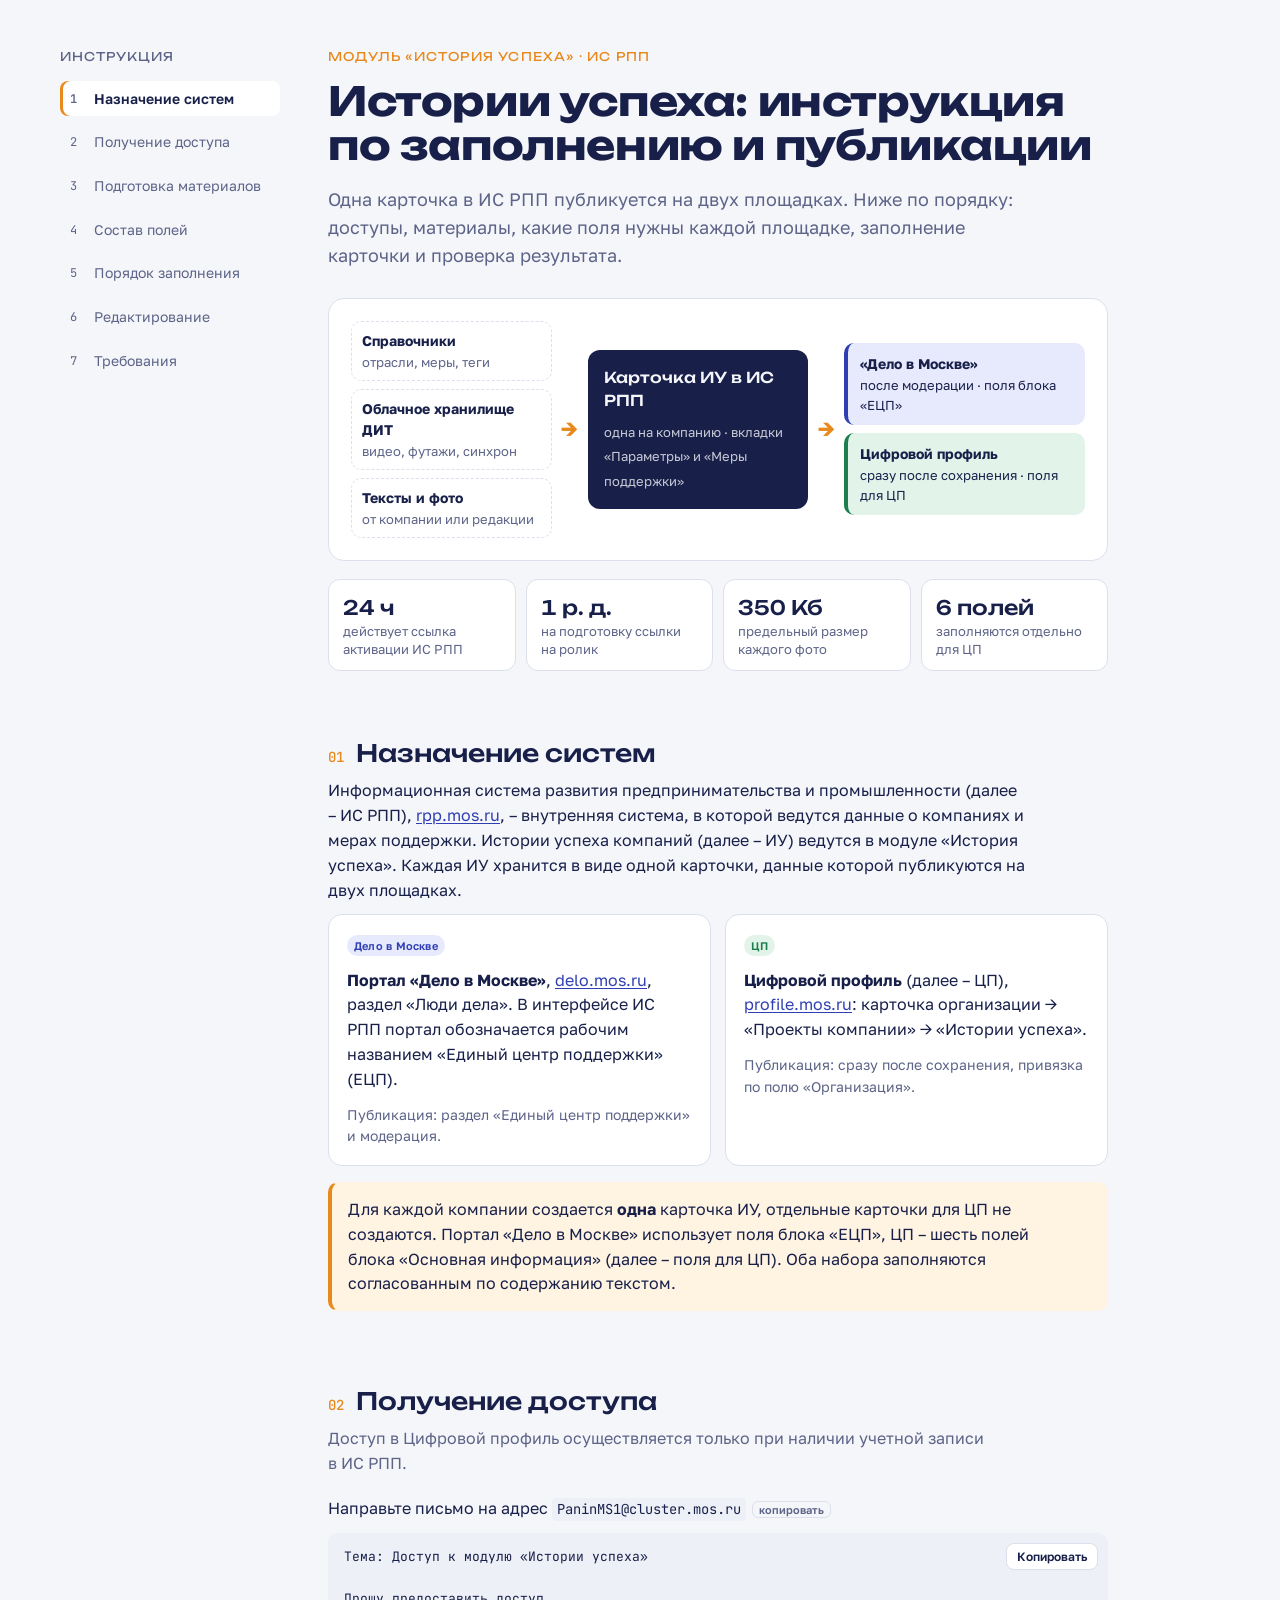
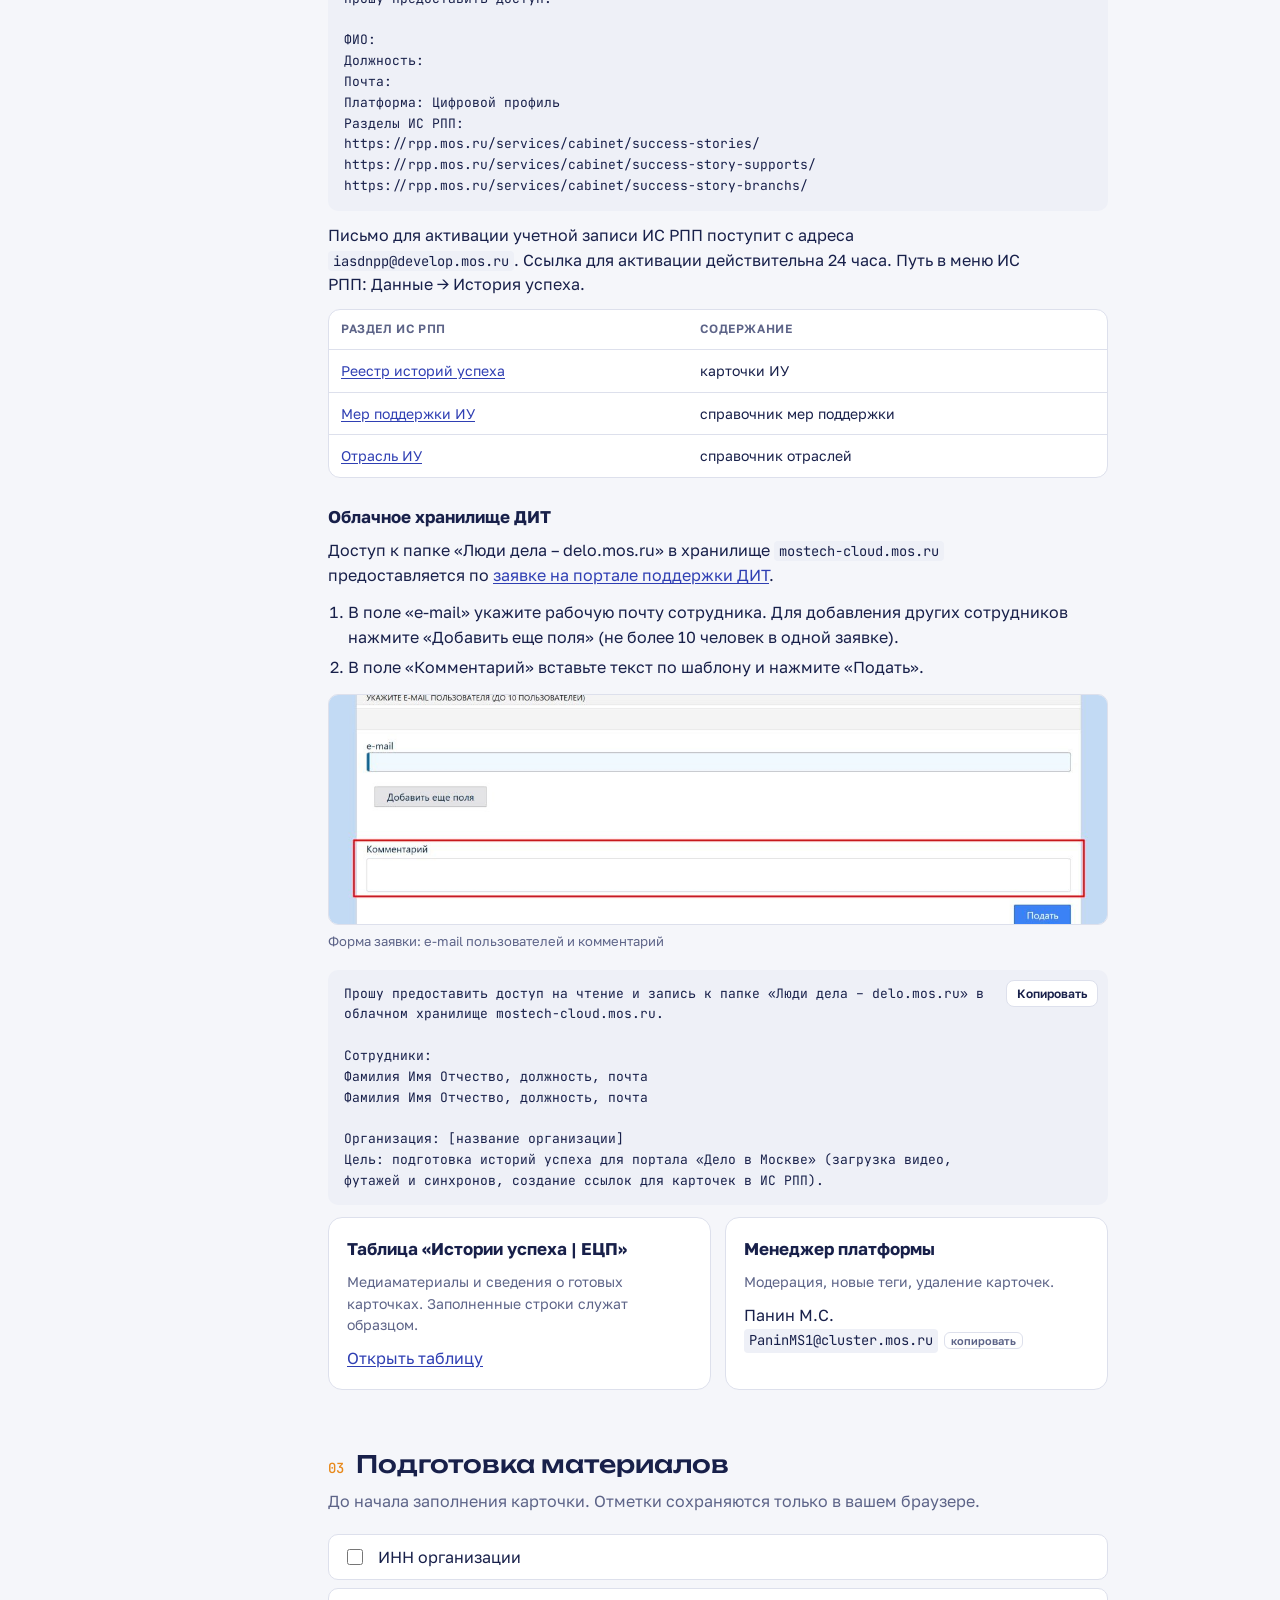
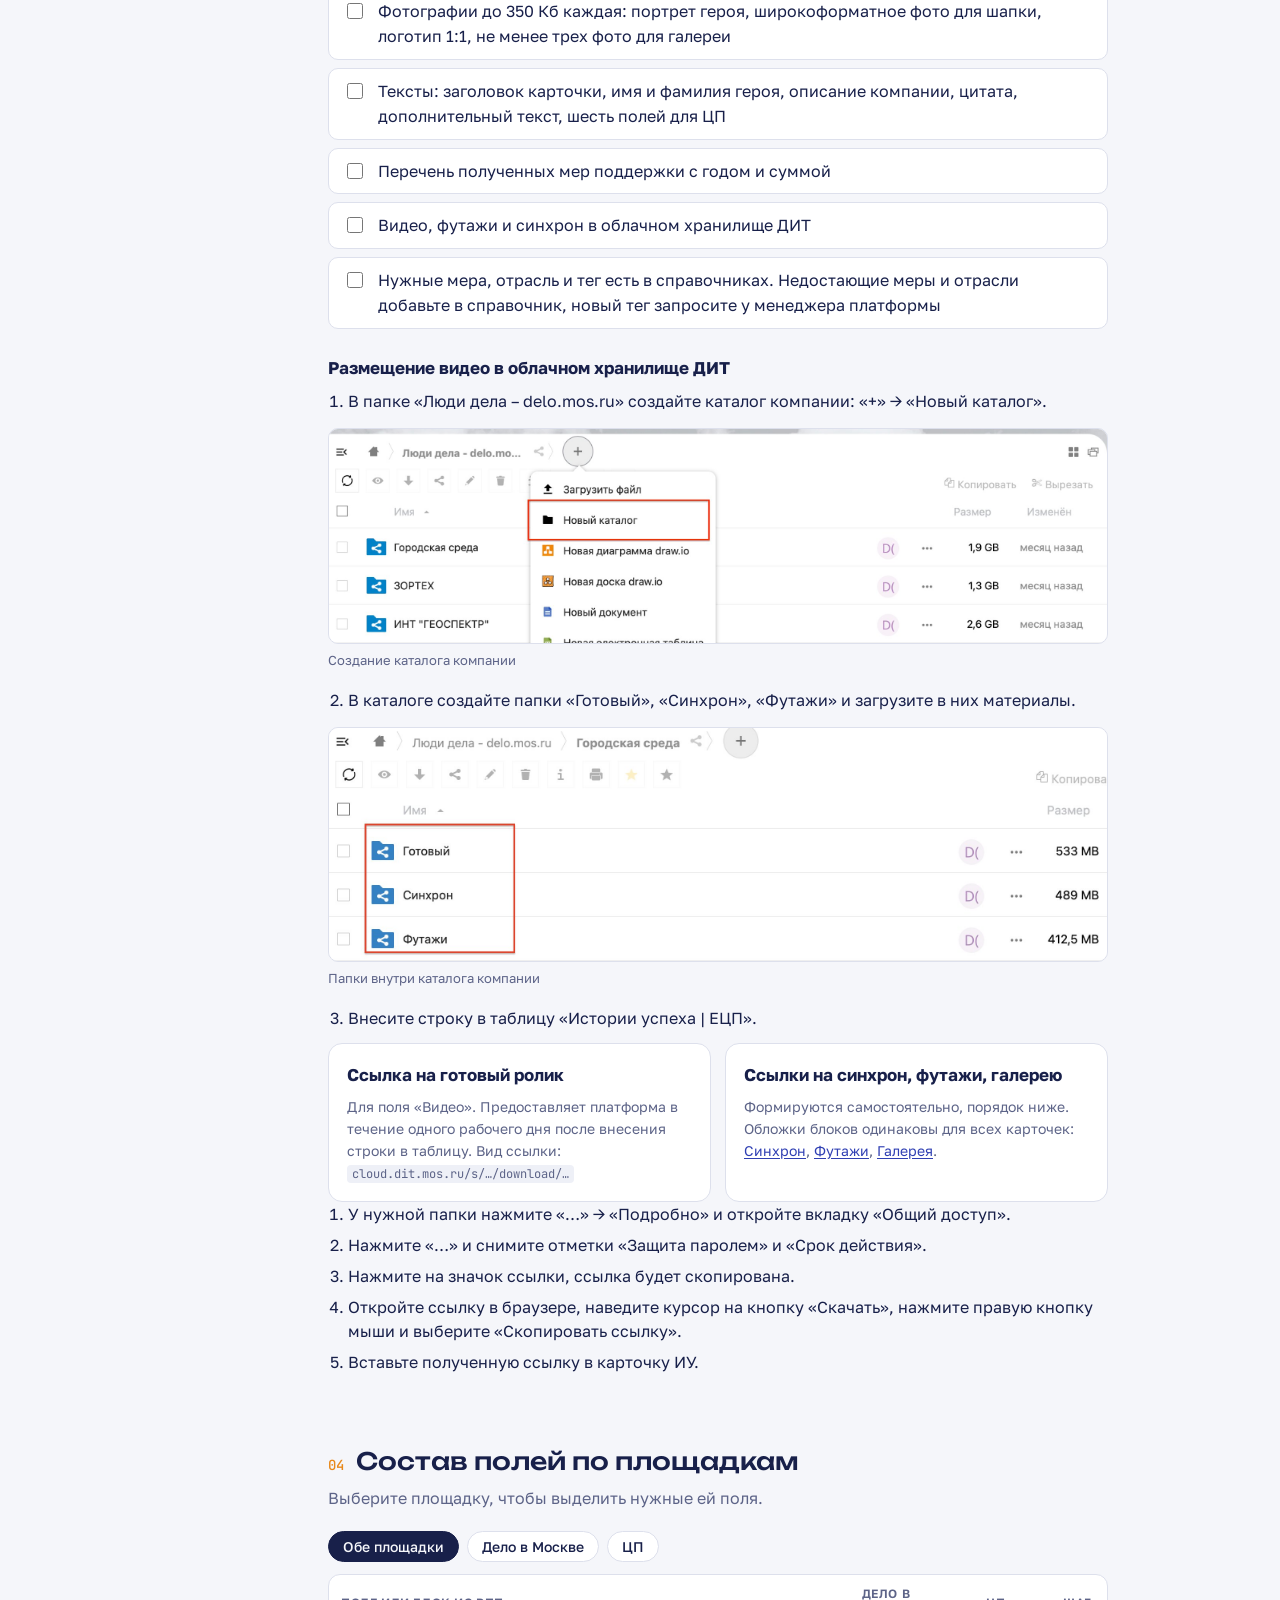
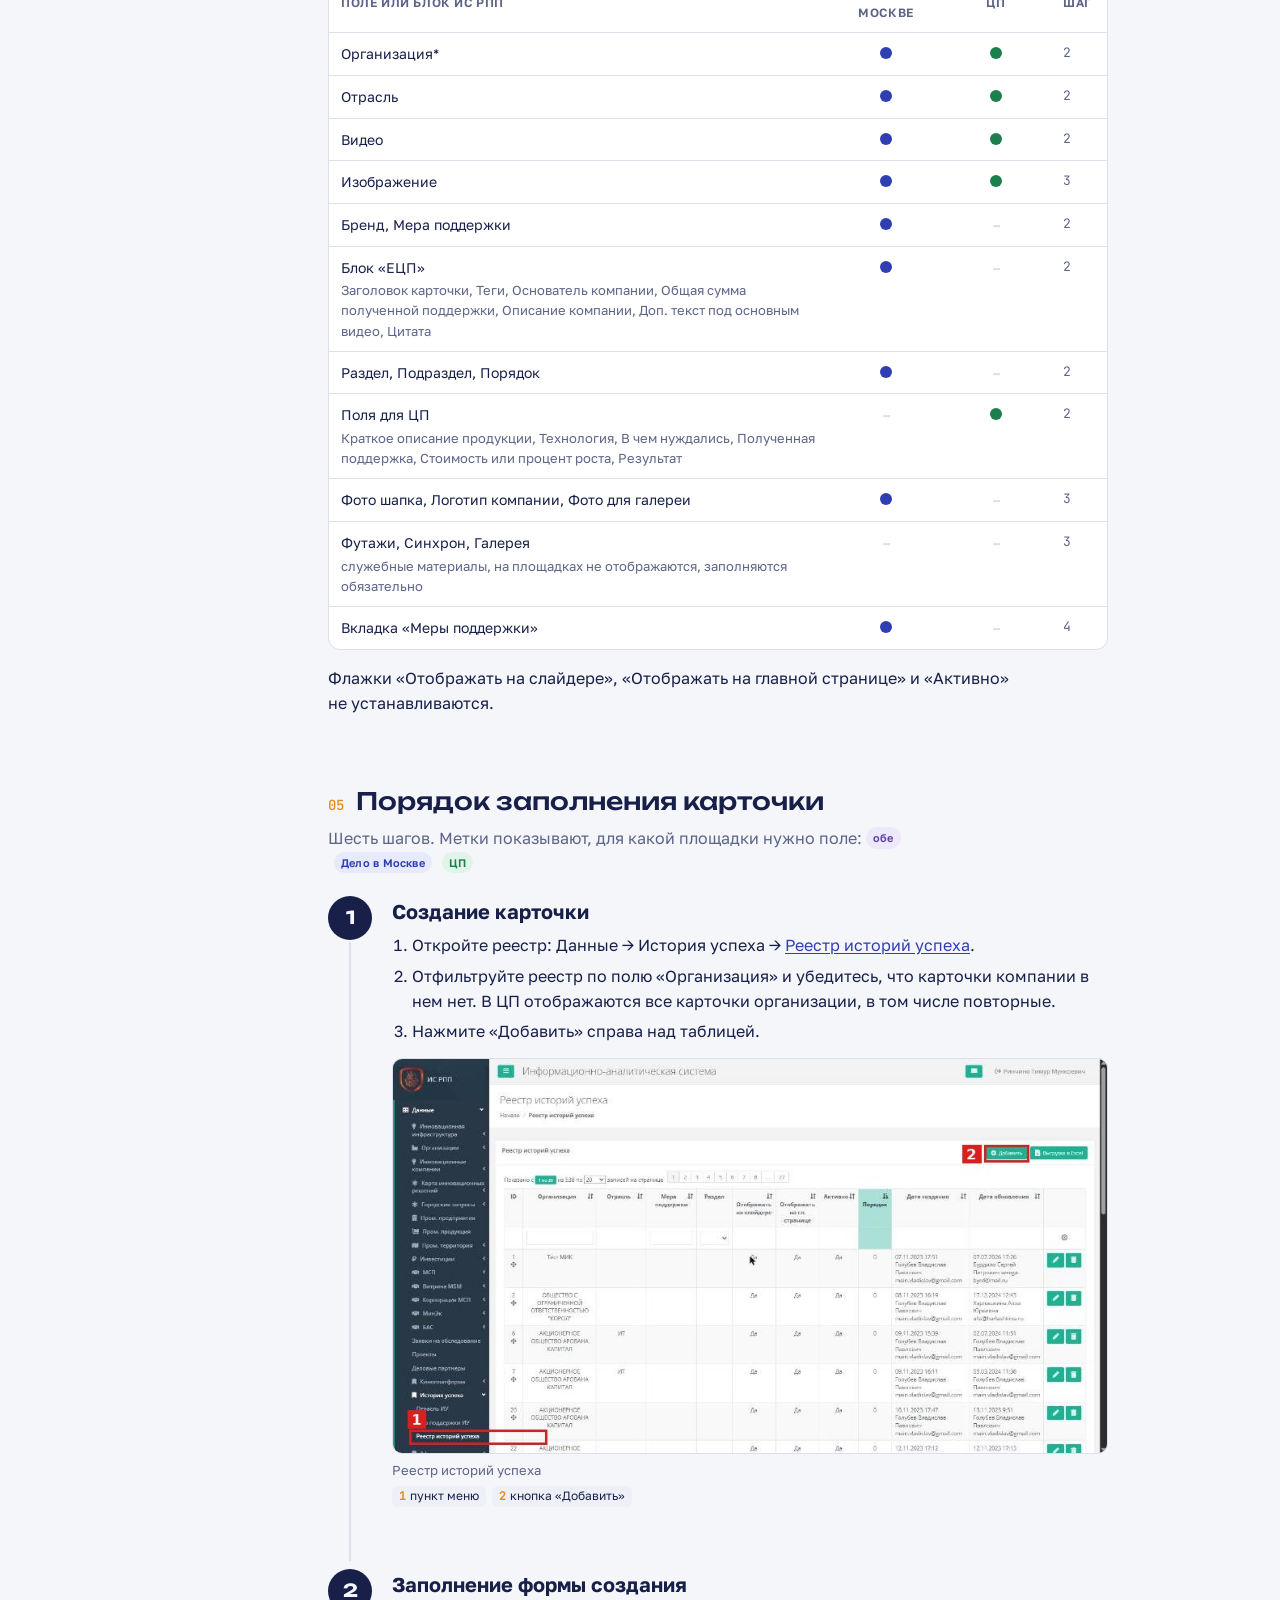
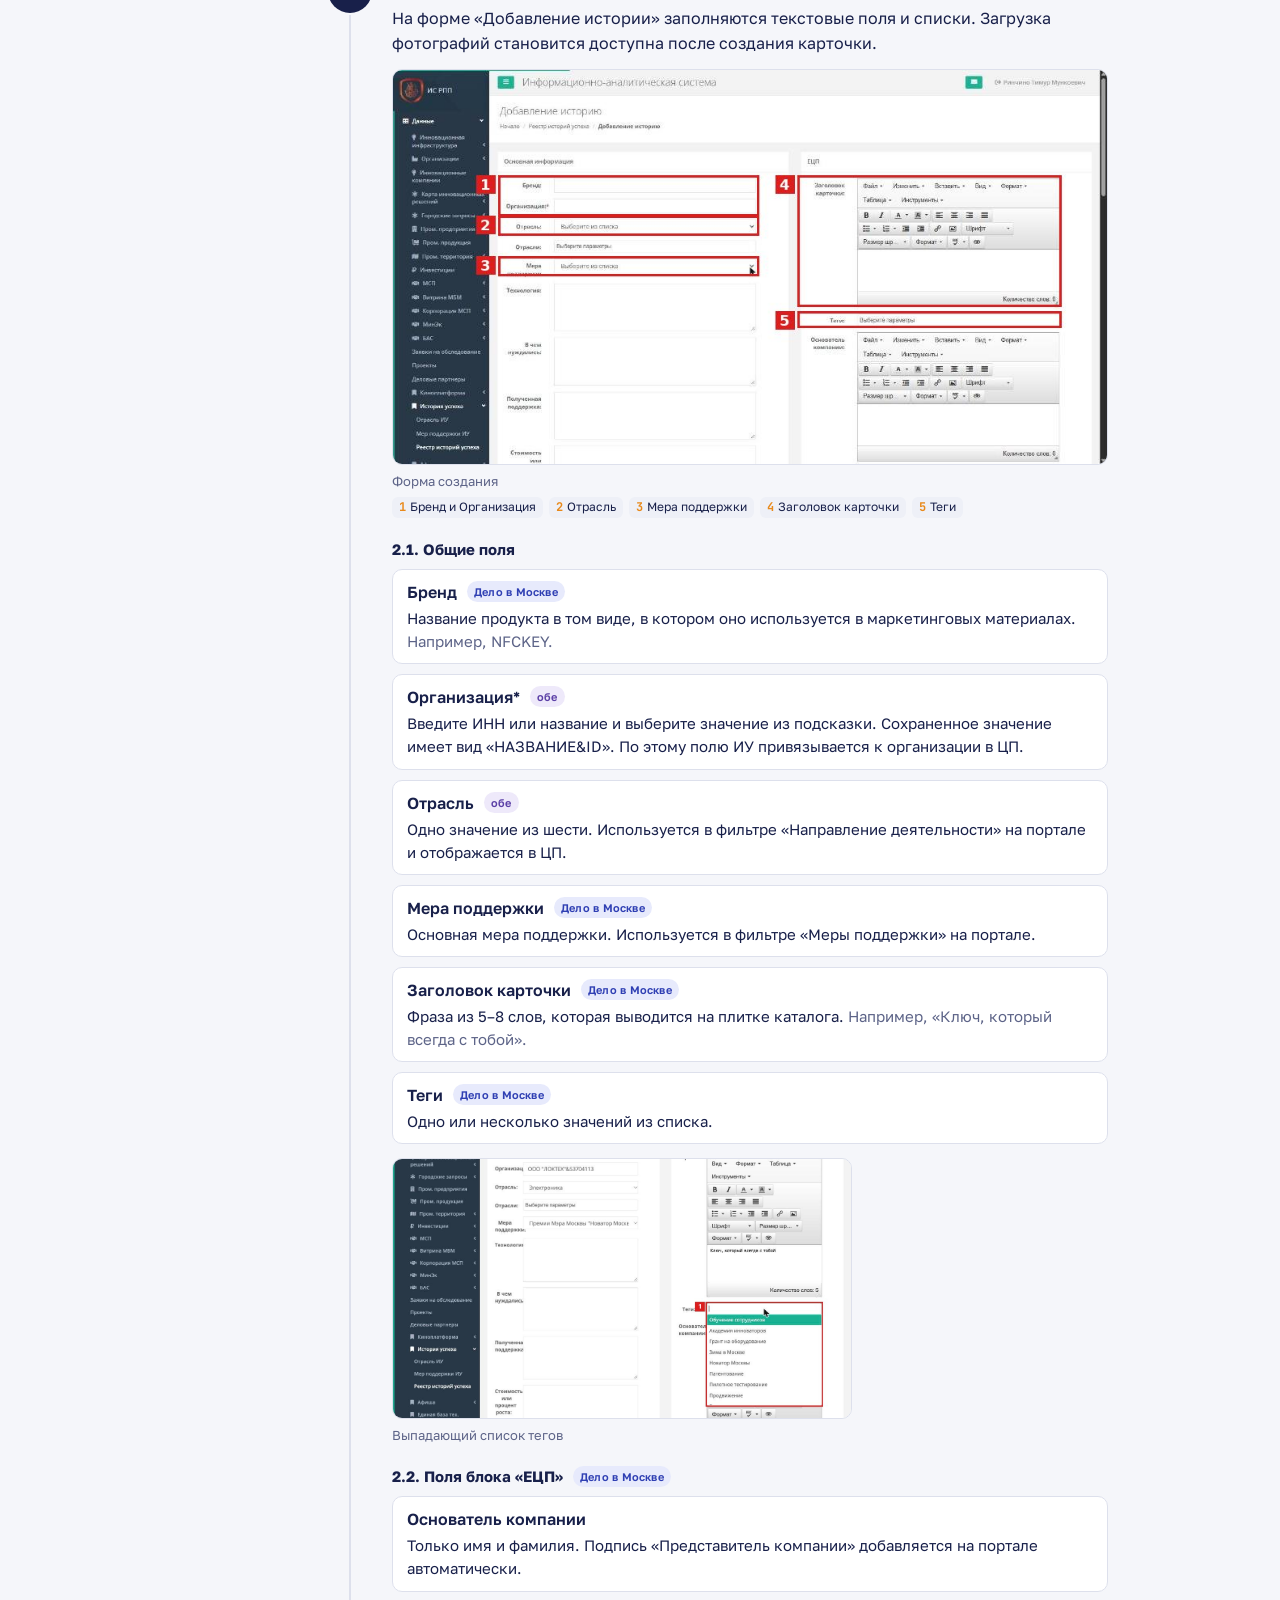
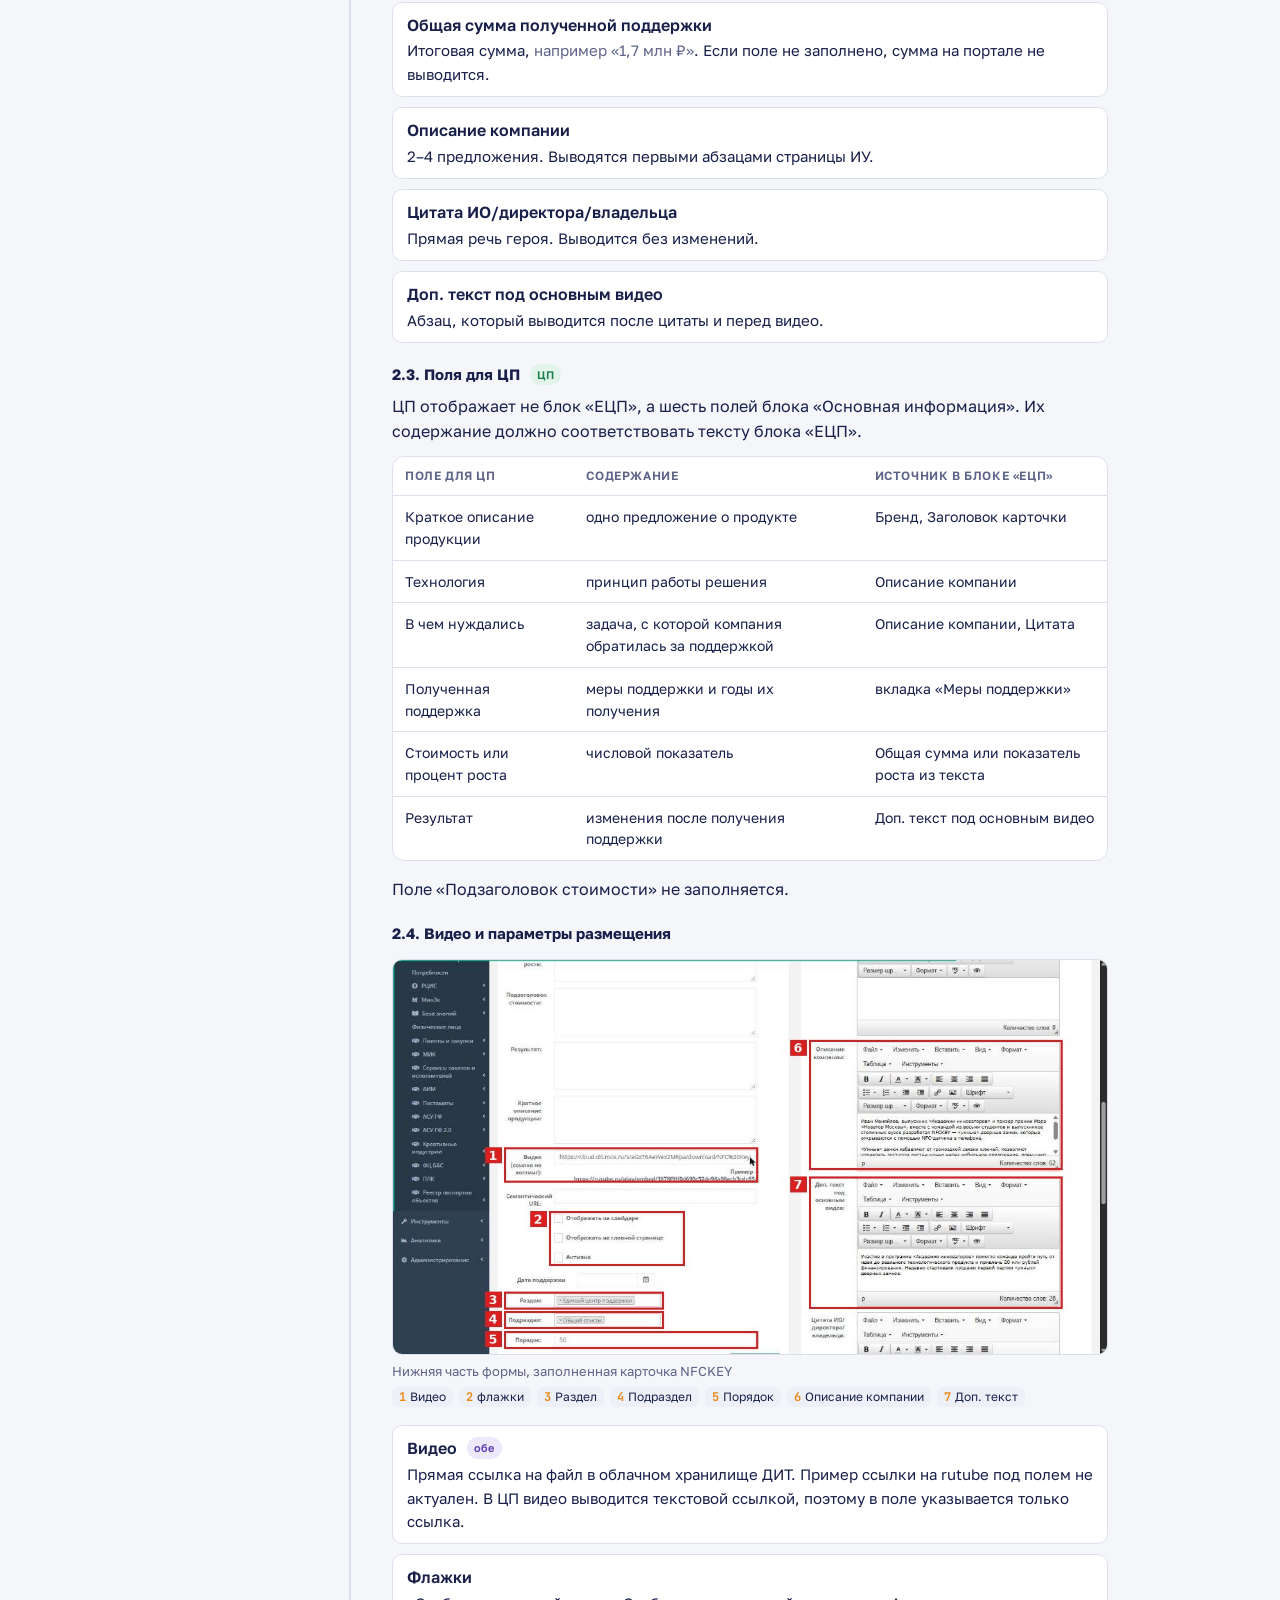
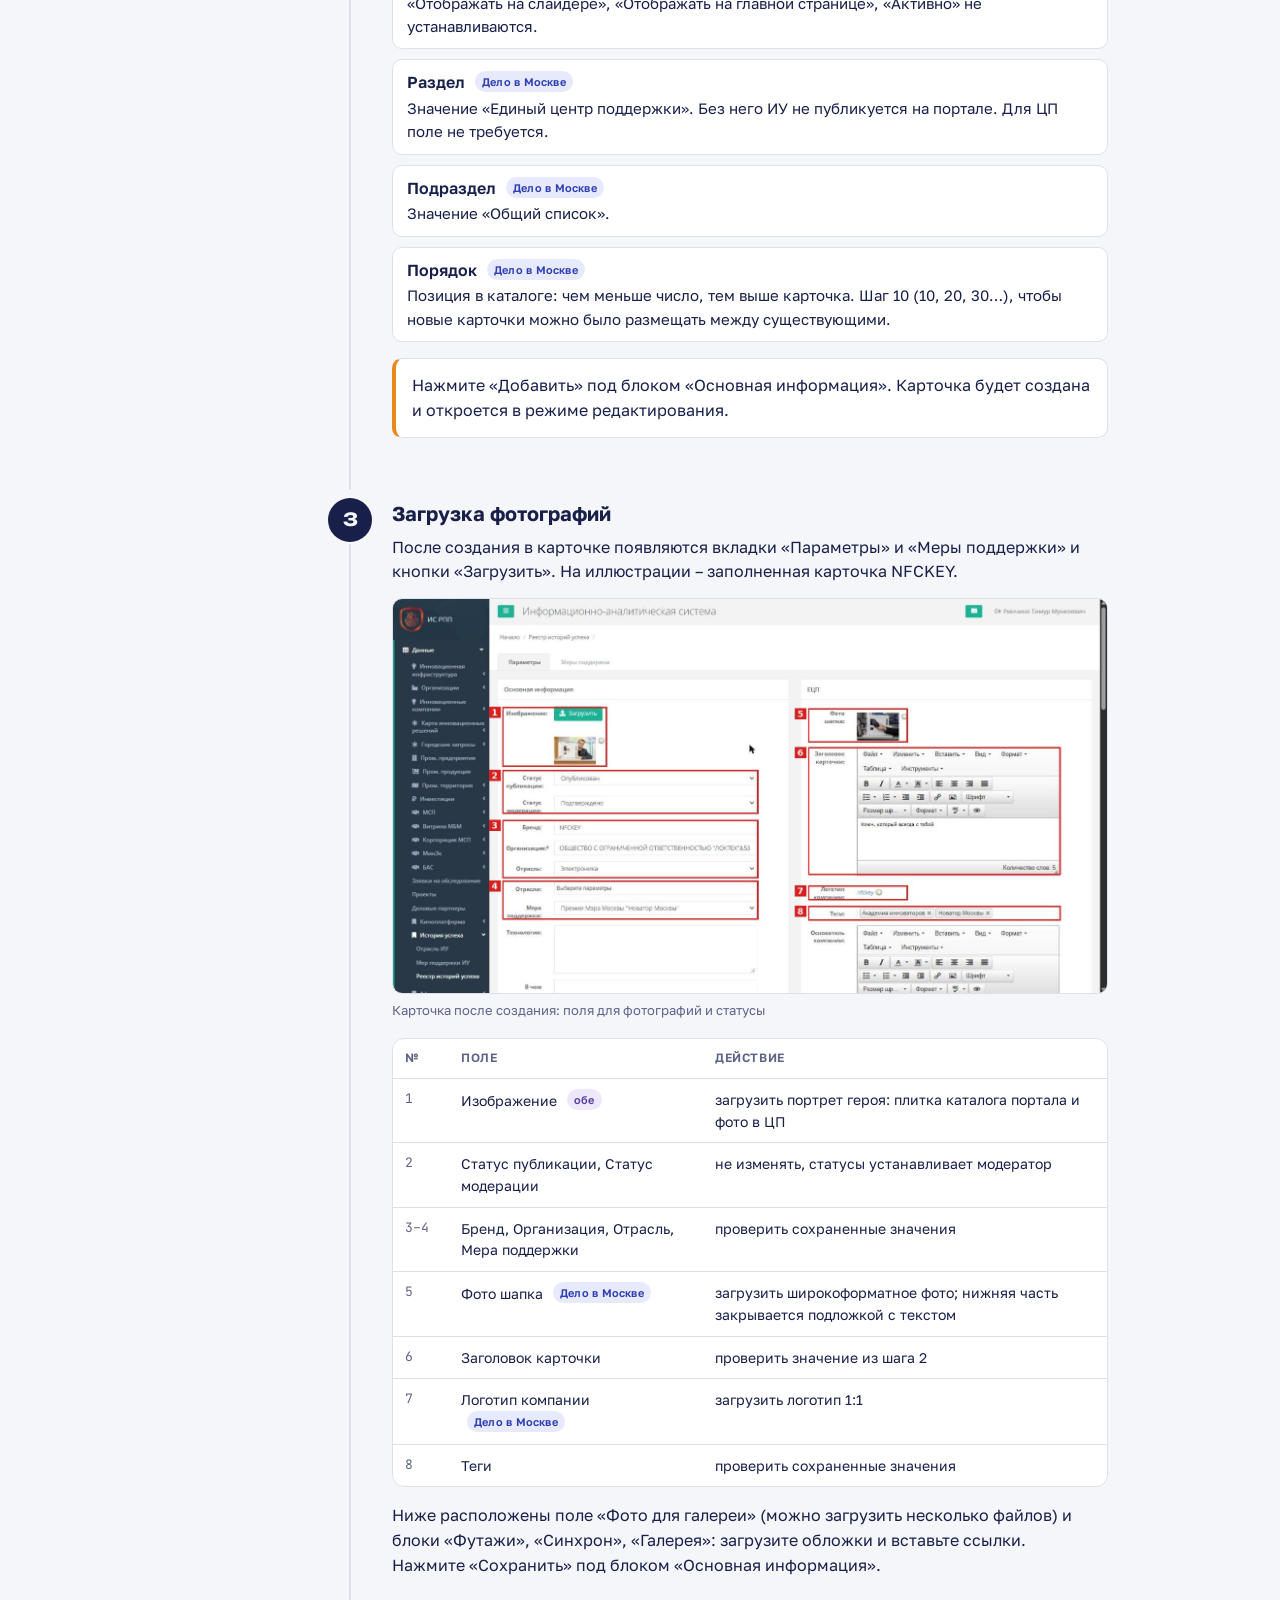
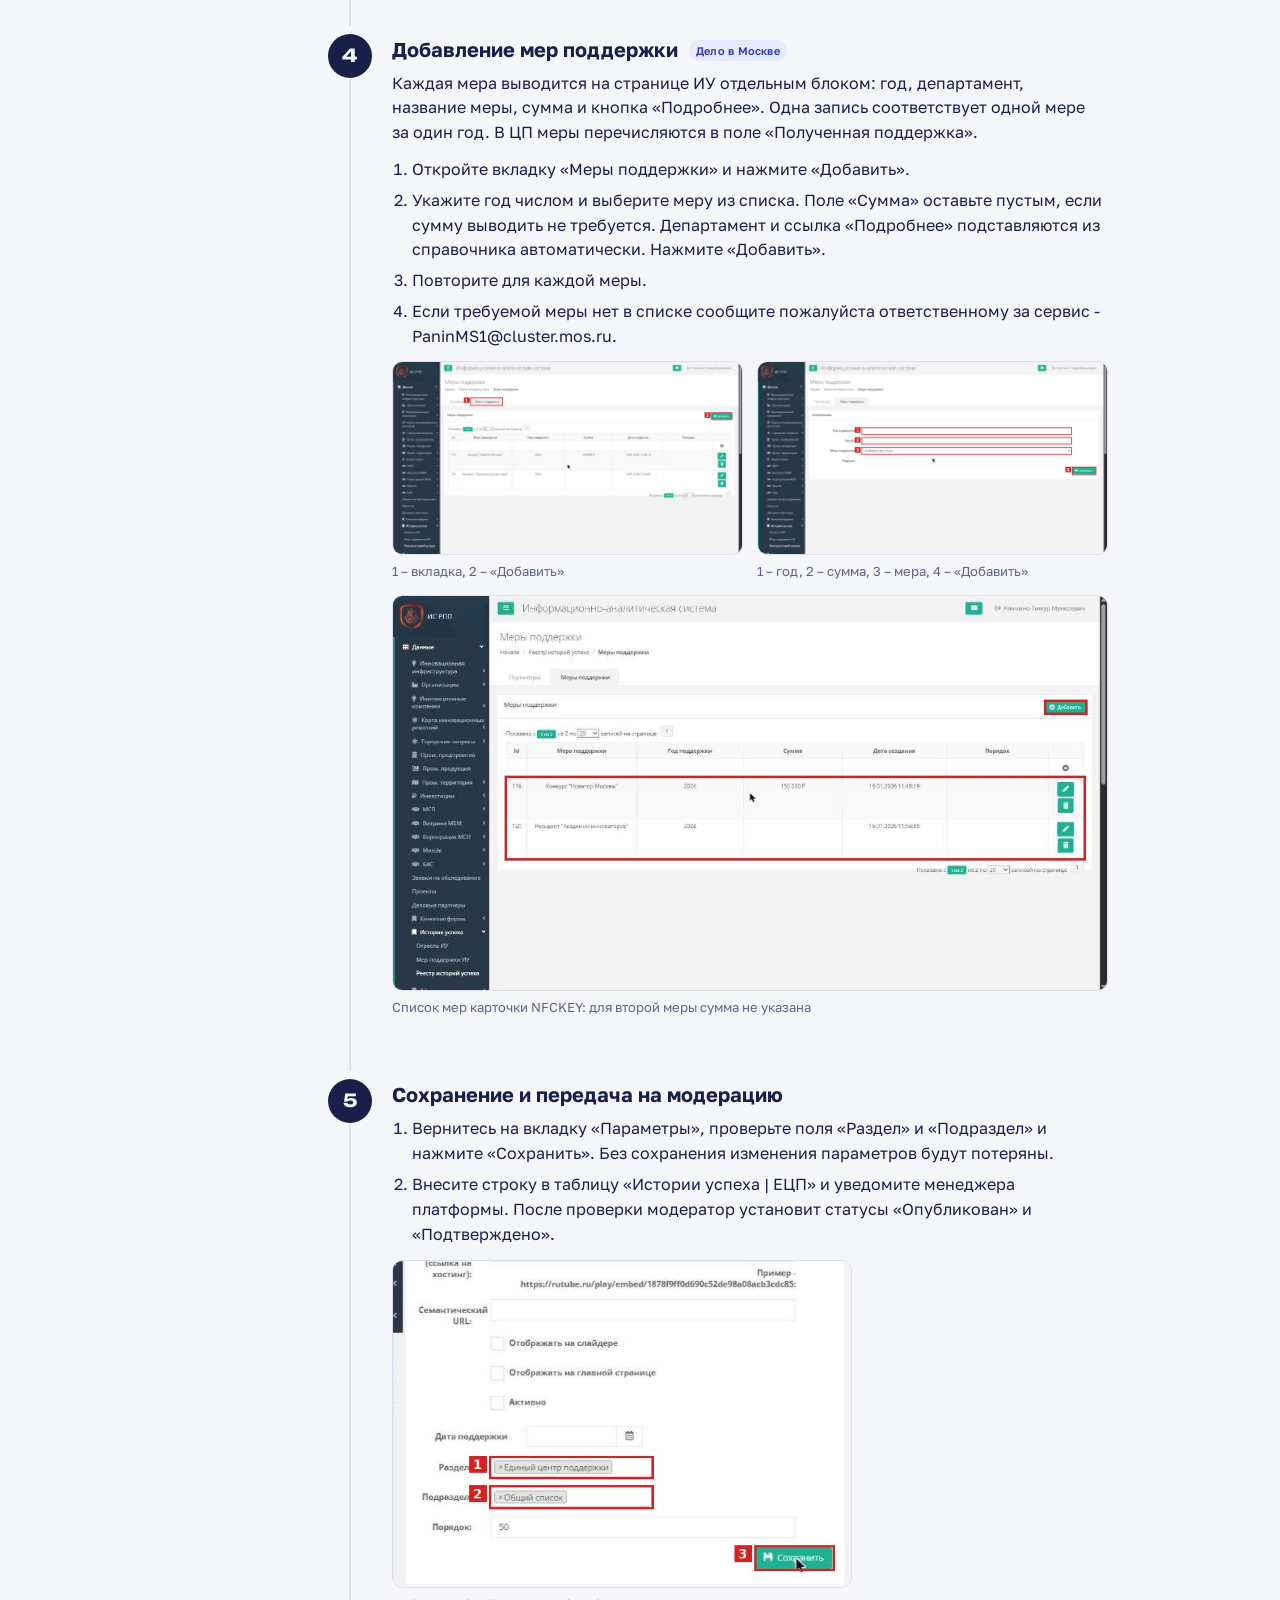
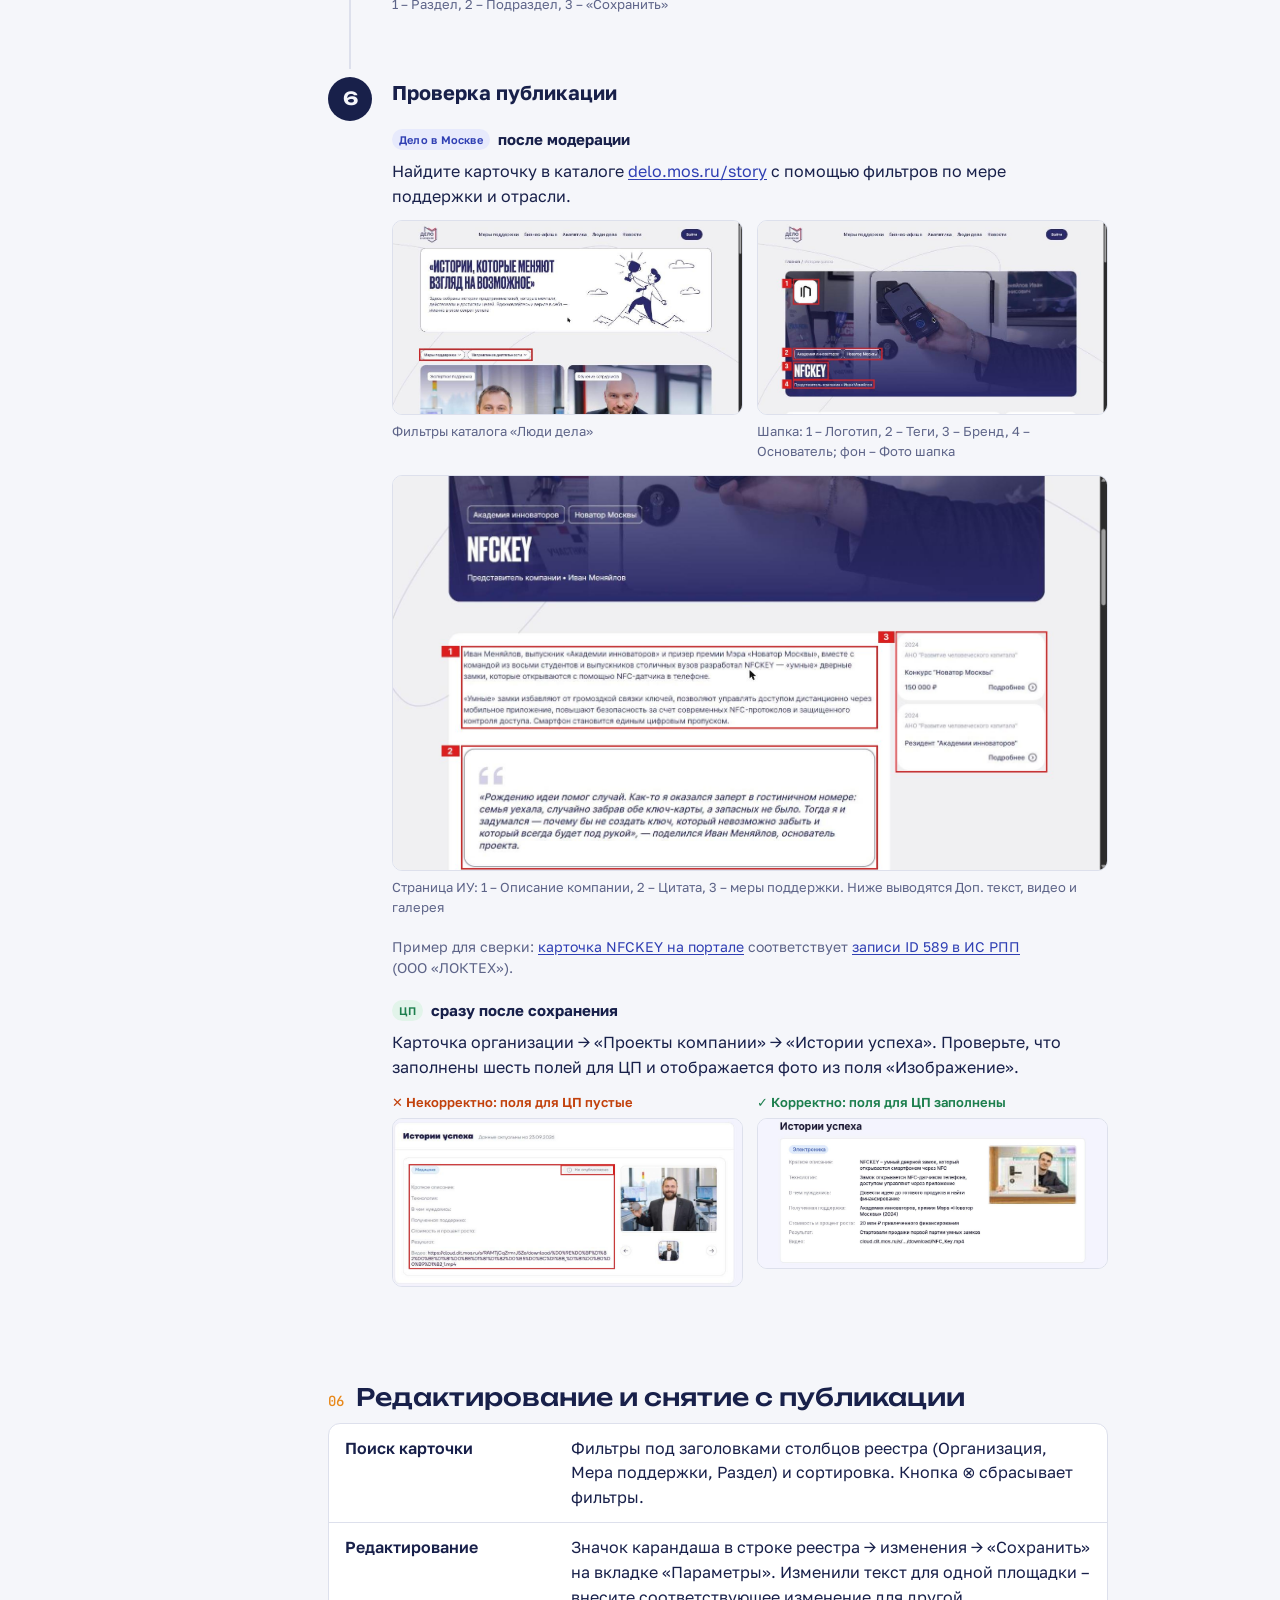
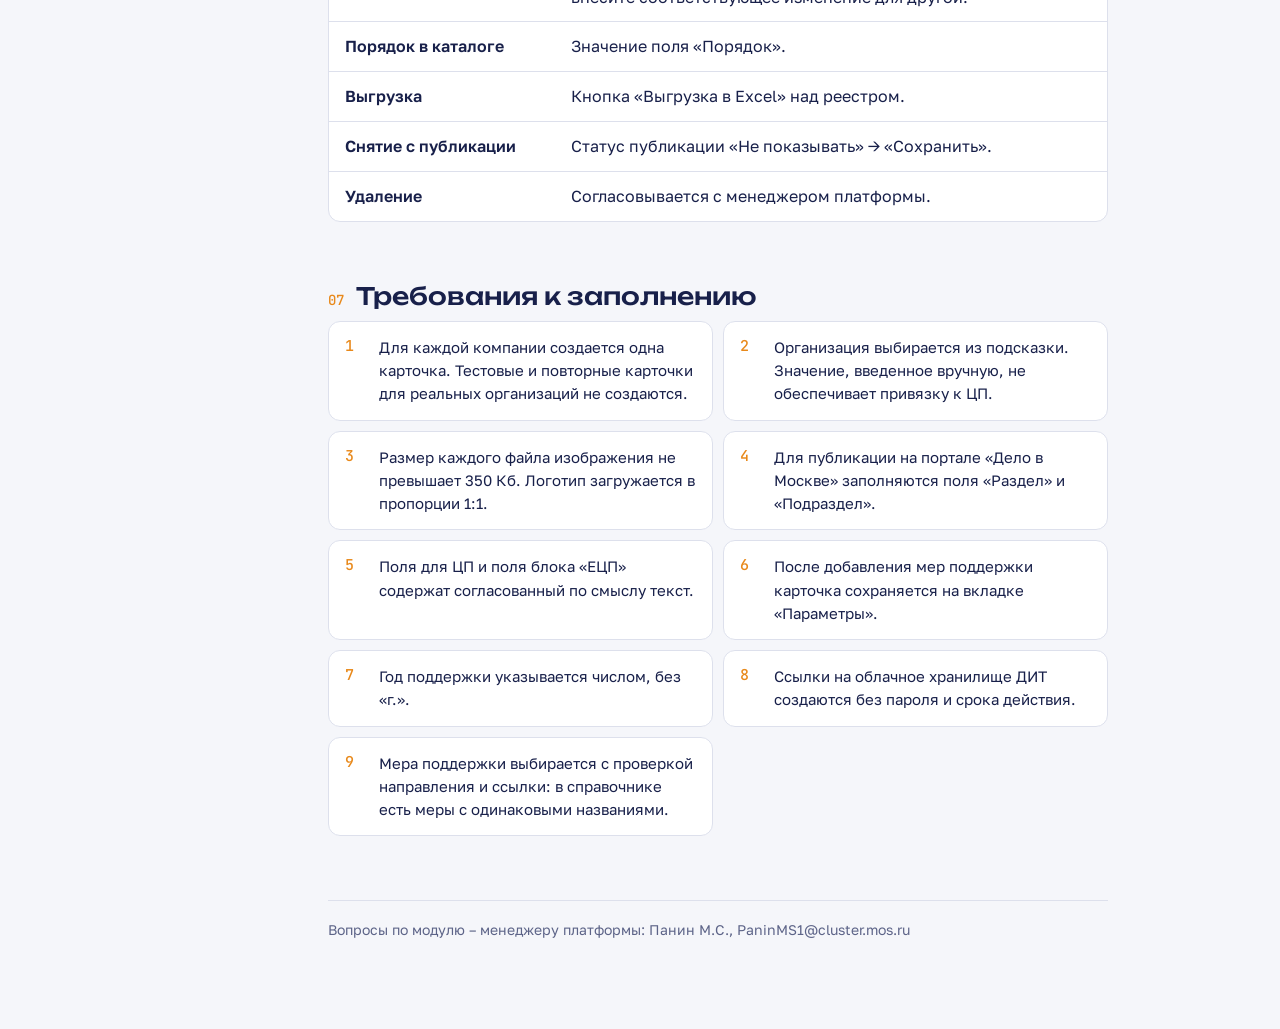
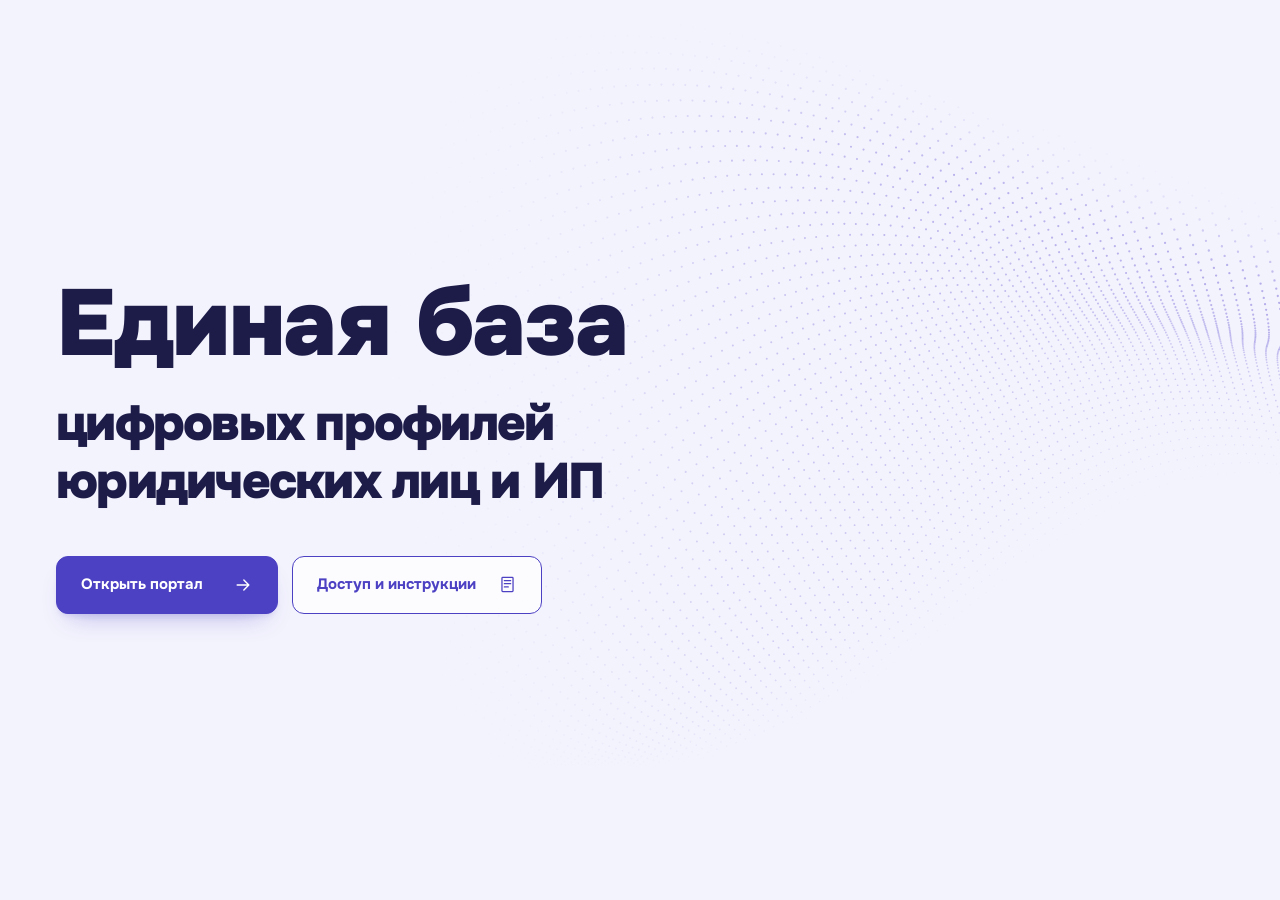
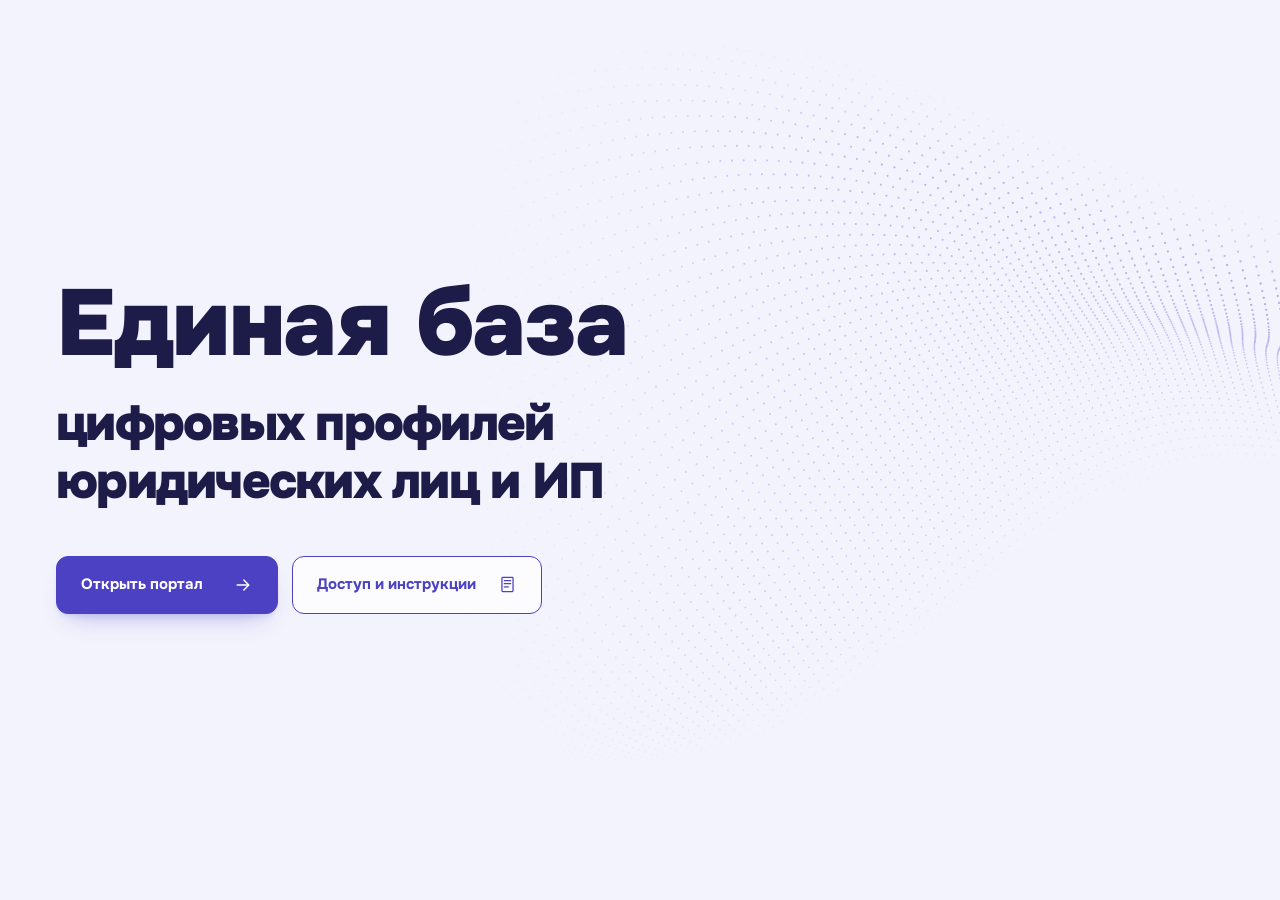
